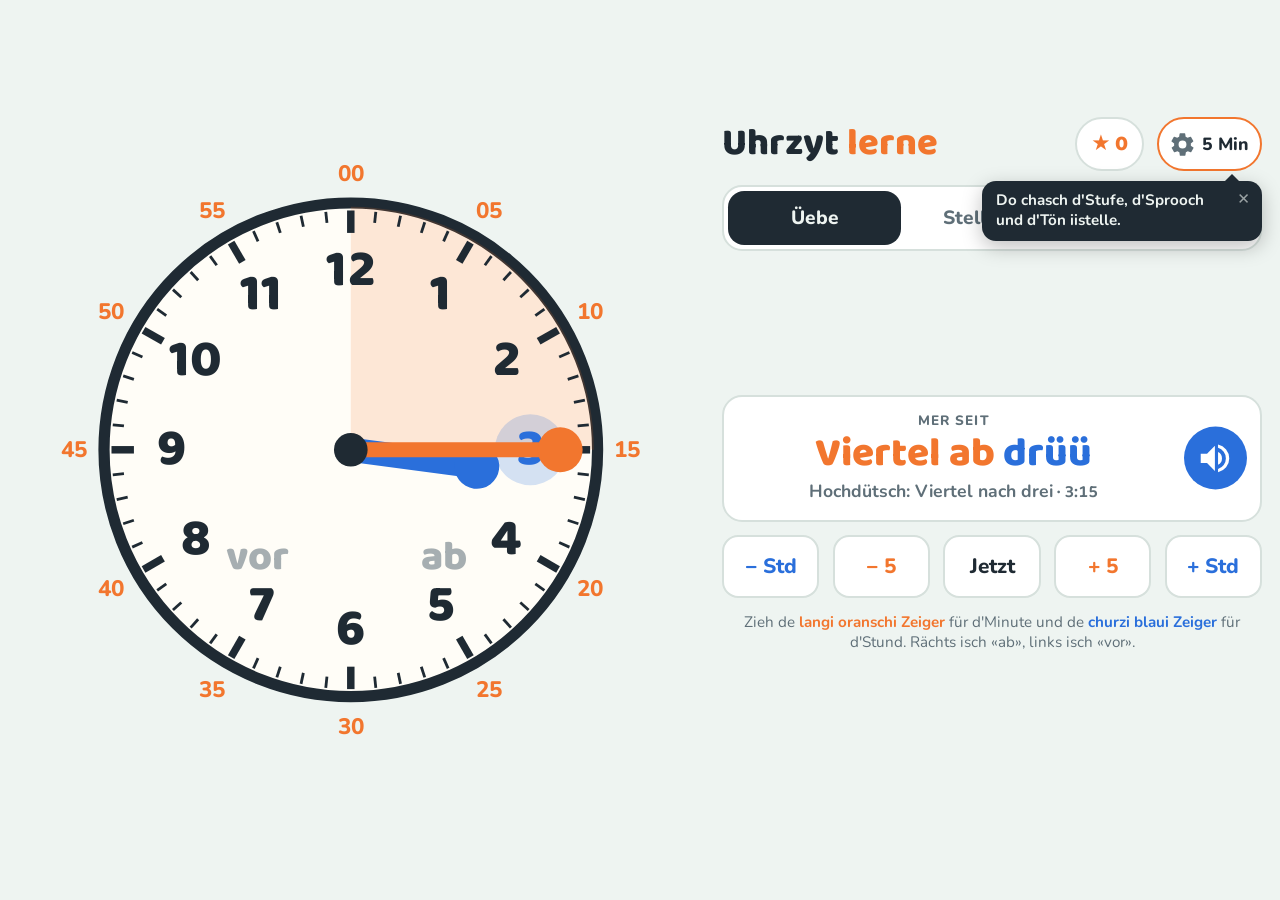
==== index.html @ b06bf06d "Learning help, now button, 24 h tasks, stickers, fresher updates, layout audit - Wrong answers expla" ====
<!doctype html>
<html lang="de-CH">
<head>
<meta charset="utf-8">
<meta name="viewport" content="width=device-width,initial-scale=1,viewport-fit=cover">
<meta name="theme-color" content="#eef4f1" media="(prefers-color-scheme: light)">
<meta name="theme-color" content="#141b20" media="(prefers-color-scheme: dark)">
<meta name="apple-mobile-web-app-capable" content="yes">
<meta name="mobile-web-app-capable" content="yes">
<meta name="apple-mobile-web-app-title" content="Uhrzyt">
<meta name="apple-mobile-web-app-status-bar-style" content="default">
<link rel="manifest" href="manifest.webmanifest">
<link rel="icon" href="icon-192.png" type="image/png">
<link rel="apple-touch-icon" href="apple-touch-icon.png">
<style>:root{color-scheme:light}body{margin:0;font:14px system-ui,sans-serif}img{max-width:100%}html,body{overscroll-behavior:none}</style>
<title>Uhrzyt Lerne</title>
<link rel="preconnect" href="https://fonts.googleapis.com">
<link rel="stylesheet" href="https://fonts.googleapis.com/css2?family=Baloo+2:wght@600;800&family=Nunito:wght@500;700;800&display=swap">
<style>
/* Layout: the app always fills the screen. Two arrangements only:
   stacked (upright and squarish screens) and side by side (wide screens).
   Every size comes from the tokens below, so controls look the same everywhere and scale smoothly. */
:root{
  --bg:#eef4f1; --paper:#ffffff; --ink:#1f2a33; --muted:#5f6f78;
  --hour:#2a6fdb; --minute:#f2762e; --good:#2f9e5b; --bad:#d64545;
  --face:#fffdf7; --rim:#1f2a33; --wedge:rgba(242,118,46,.16); --line:#d6e0dc;
  --display:"Baloo 2","Trebuchet MS",system-ui,sans-serif;
  --body:"Nunito",system-ui,-apple-system,"Segoe UI",sans-serif;
  /* spacing and control sizes */
  --pad:clamp(8px,2vmin,24px);
  --gap:clamp(6px,1.5vmin,14px);
  --tap:clamp(48px,7vmin,64px);     /* action buttons: ±, Prüefe, Nöchschti, answers */
  --tab:clamp(44px,6vmin,56px);     /* mode tabs, ⚙, read aloud */
  --radius:clamp(12px,1.8vmin,18px);
  --vh:100vh;
}
@supports (height:100dvh){:root{--vh:100dvh}}
@media (prefers-color-scheme:dark){:root:not([data-theme="light"]){
  --bg:#141b20; --paper:#1d262d; --ink:#eef2f4; --muted:#9fb0b9;
  --hour:#6aa2ff; --minute:#ff9a5c; --good:#4cc47e; --bad:#ff7070;
  --face:#232e36; --rim:#e6ecef; --wedge:rgba(255,154,92,.2); --line:#33424c; color-scheme:dark}}
:root[data-theme="dark"]{
  --bg:#141b20; --paper:#1d262d; --ink:#eef2f4; --muted:#9fb0b9;
  --hour:#6aa2ff; --minute:#ff9a5c; --good:#4cc47e; --bad:#ff7070;
  --face:#232e36; --rim:#e6ecef; --wedge:rgba(255,154,92,.2); --line:#33424c; color-scheme:dark}

body{background:var(--bg);color:var(--ink);font-family:var(--body);font-size:1rem;-webkit-tap-highlight-color:transparent}
button{touch-action:manipulation;font:inherit}
[hidden]{display:none!important}
button:focus-visible{outline:3px solid var(--hour);outline-offset:2px}

/* ---------- page grid ---------- */
.wrap{box-sizing:border-box;min-height:var(--vh);max-width:720px;margin:0 auto;
  padding:max(var(--pad),env(safe-area-inset-top,0px)) max(var(--pad),env(safe-area-inset-right,0px)) max(var(--pad),env(safe-area-inset-bottom,0px)) max(var(--pad),env(safe-area-inset-left,0px));
  display:grid;grid-template-columns:minmax(0,1fr);grid-template-rows:auto minmax(200px,1fr) auto;
  grid-template-areas:"top" "clock" "panel";gap:var(--gap)}
.main{display:contents}
.top{grid-area:top;container-type:inline-size;display:flex;flex-direction:column;gap:var(--gap)}
.clockbox{grid-area:clock;position:relative;min-width:0}
.clockbox svg{position:absolute;inset:0}
.panel{grid-area:panel;container-type:inline-size;display:flex;flex-direction:column;gap:var(--gap);min-width:0}

/* wide screens: clock on the left, as tall as the screen allows; everything else on the right */
@media (min-aspect-ratio:6/5){
  /* clock as tall as the screen allows, but the right column always keeps at least 320px */
  .wrap{--clock:min(calc(var(--vh) - 2*var(--pad)),52vw,calc(100vw - 2*var(--pad) - 3vw - 320px),720px);max-width:1320px;
    grid-template-columns:var(--clock) minmax(0,1fr);grid-template-rows:auto auto;
    grid-template-areas:"clock top" "clock panel";column-gap:clamp(12px,3vw,48px);align-content:center}
  .clockbox{align-self:center;width:var(--clock);height:var(--clock)}
  .panel{align-self:start}
}

/* ---------- header and mode tabs ---------- */
header{position:relative;display:flex;align-items:center;justify-content:space-between;gap:var(--gap)}
h1{font-family:var(--display);font-weight:800;font-size:clamp(1.3rem,7cqi,2.4rem);margin:0;line-height:1;flex:0 1 auto;min-width:0;text-wrap:balance} /* wraps to two lines when the header is tight */
h1 span{color:var(--minute)}
.hd{display:flex;align-items:center;gap:var(--gap)}
.score{cursor:pointer;display:inline-flex;align-items:center;min-height:var(--tab);box-sizing:border-box;font-family:var(--display);font-weight:800;font-size:clamp(1rem,4.5cqi,1.35rem);color:var(--minute);font-variant-numeric:tabular-nums;background:var(--paper);border:2px solid var(--line);border-radius:999px;padding:2px 14px;line-height:1.6;white-space:nowrap}
/* settings button shows the current level, so people see there is something to change */
.gear{border:2px solid var(--line);background:var(--paper);color:var(--ink);border-radius:999px;min-width:var(--tab);height:var(--tab);
  display:inline-flex;align-items:center;justify-content:center;gap:6px;cursor:pointer;padding:0 12px 0 10px;
  font-weight:800;font-size:clamp(.85rem,3.8cqi,1.1rem);white-space:nowrap}
.gear svg{width:calc(var(--tab) * .5);height:calc(var(--tab) * .5);fill:var(--muted);flex:none}
.gear.new{border-color:var(--minute)}
@media (prefers-reduced-motion:no-preference){.gear.new{animation:nudge 2.4s ease-in-out 1s infinite}}
@keyframes nudge{0%,70%,100%{box-shadow:0 0 0 0 rgba(242,118,46,0)}80%{box-shadow:0 0 0 6px rgba(242,118,46,.35)}}
.tip{position:absolute;right:0;top:calc(100% + 10px);z-index:10;max-width:min(280px,90cqi);background:var(--ink);color:var(--bg);
  border:0;border-radius:14px;padding:10px 36px 10px 14px;font-weight:700;font-size:.95rem;line-height:1.3;text-align:left;cursor:pointer;
  box-shadow:0 6px 20px rgba(0,0,0,.25)}
.tip::before{content:"";position:absolute;right:22px;top:-7px;border:8px solid transparent;border-top:0;border-bottom-color:var(--ink)}
.tip::after{content:"✕";position:absolute;right:12px;top:9px;opacity:.6}
.tabs{display:grid;grid-template-columns:repeat(3,1fr);gap:4px;background:var(--paper);padding:4px;border-radius:calc(var(--radius) + 4px);border:2px solid var(--line)}
.tabs button{font-weight:800;font-size:clamp(.85rem,4.4cqi,1.2rem);white-space:nowrap;border:0;border-radius:var(--radius);padding:0 4px;min-height:var(--tab);background:transparent;color:var(--muted);cursor:pointer}
.tabs button[aria-pressed="true"]{background:var(--ink);color:var(--bg)}

/* ---------- clock face ---------- */
svg{width:100%;height:100%;display:block;touch-action:none;user-select:none}
.face{fill:var(--face);stroke:var(--rim);stroke-width:6}
.tick{stroke:var(--rim)}
.num{font-family:var(--display);font-weight:800;font-size:28px;fill:var(--ink);text-anchor:middle;dominant-baseline:central}
.mnum{font-family:var(--body);font-weight:800;font-size:12px;fill:var(--minute);text-anchor:middle;dominant-baseline:central}
.side{font-family:var(--display);font-weight:800;font-size:22px;fill:var(--muted);text-anchor:middle;opacity:.55}
.hand-h{stroke:var(--hour);stroke-width:13;stroke-linecap:round}
.hand-m{stroke:var(--minute);stroke-width:8;stroke-linecap:round}
.knob{fill:var(--rim)}
.grip-h{fill:var(--hour)} .grip-m{fill:var(--minute)}
.hit{stroke:transparent;stroke-linecap:round}
#gh.active .hand-h{stroke-width:17} #gm.active .hand-m{stroke-width:12}
.wedge{fill:var(--wedge)}
/* the hour number the phrase talks about */
.glow{fill:var(--hour);opacity:0;transition:opacity .3s}
.glow.on{opacity:.2}
.num.lit{fill:var(--hour)}
/* the hand that is off after a miss */
#gh.nudge .hand-h{stroke-width:19} #gm.nudge .hand-m{stroke-width:14}
@media (prefers-reduced-motion:no-preference){
  #gh.nudge .hand-h{animation:nudgeH .55s ease-in-out 3} #gm.nudge .hand-m{animation:nudgeM .55s ease-in-out 3}
}
@keyframes nudgeH{0%,100%{stroke-width:13}50%{stroke-width:23}}
@keyframes nudgeM{0%,100%{stroke-width:8}50%{stroke-width:16}}

/* ---------- phrase box: same design everywhere; round read-aloud button on the right ---------- */
.say{position:relative;background:var(--paper);border:2px solid var(--line);border-radius:calc(var(--radius) + 4px);
  padding:var(--gap) calc(var(--tap) + 2*var(--gap)) var(--gap) var(--gap);min-height:calc(var(--tap) + 2*var(--gap));box-sizing:border-box;
  text-align:center;display:flex;flex-direction:column;justify-content:center;gap:2px}
.say .label{font-size:clamp(.7rem,2.6cqi,.85rem);font-weight:800;letter-spacing:.08em;text-transform:uppercase;color:var(--muted)}
.say.ask .label{font-family:var(--display);font-size:clamp(1.2rem,6cqi,2rem);letter-spacing:0;text-transform:none;color:var(--ink)}
.say.ask .ch{display:none}
/* a miss: the label above the phrase says what is off */
.say.warn .label{font-family:var(--display);font-size:clamp(.95rem,4cqi,1.3rem);letter-spacing:0;text-transform:none;color:var(--bad);line-height:1.1}
@media (max-height:500px){.say.warn .label{font-size:.95rem}}
.say.warn.shake .label{animation:shake .4s}
.say .ch{font-family:var(--display);font-weight:800;font-size:clamp(1.4rem,7.5cqi,2.6rem);line-height:1.1;text-wrap:balance}
.say .ch .m{color:var(--minute)} .say .ch .h{color:var(--hour)}
.say .sub{font-size:clamp(.85rem,3.6cqi,1.1rem)}
.say .de{color:var(--muted);font-weight:700}
.say .dig{font-family:var(--display);font-weight:600;color:var(--muted);font-variant-numeric:tabular-nums}
.say .dig:not(:empty)::before{content:" · "}
.speak{position:absolute;right:var(--gap);top:50%;transform:translateY(-50%)}
.speak .play{border:0;border-radius:999px;width:var(--tap);height:var(--tap);padding:0;background:var(--hour);color:#fff;cursor:pointer;display:grid;place-items:center;font-size:0}
.speak .play svg{width:60%;height:60%;fill:currentColor}

/* ---------- buttons, answers, answer row ---------- */
.btn{font-weight:800;font-size:clamp(1rem,4.2cqi,1.3rem);line-height:1.15;border:2px solid var(--line);border-radius:var(--radius);padding:4px 8px;min-height:var(--tap);min-width:0;cursor:pointer;background:var(--paper);color:var(--ink)}
.btn.primary{background:var(--minute);border-color:var(--minute);color:#1f1205}
.btn.h{color:var(--hour)} .btn.m{color:var(--minute)}
.row{display:flex;gap:var(--gap)}
.row .btn{flex:1}
#controls{display:grid;grid-auto-flow:column;grid-auto-columns:minmax(0,1fr);gap:var(--gap)}
#controls .btn{padding:4px 2px}
.btn.soft{background:transparent;border-color:var(--hour);color:var(--hour)}
.opts{display:grid;grid-template-columns:repeat(3,minmax(0,1fr));gap:var(--gap)}
.opts .btn{font-family:var(--display);font-size:clamp(.95rem,4cqi,1.3rem);padding:4px 6px;text-wrap:balance;min-height:max(var(--tap),calc(2.3em + 12px))} /* room for two lines, so the row never jumps */
@container (max-width:360px){.opts .btn{font-size:.88rem;padding:2px 4px}}
.opts .btn.right{background:var(--good);border-color:var(--good);color:#06210f}
.opts .btn.wrong{border-color:var(--bad);color:var(--bad)}
.dock{display:flex;align-items:center;gap:var(--gap)}
.dock .feedback{flex:1 1 0;min-width:0}
.dock .row{flex:1.3 1 0;min-width:0}
.feedback{text-align:center;font-family:var(--display);font-weight:800;font-size:clamp(1.05rem,4.6cqi,1.5rem);line-height:1.1}
.feedback:empty{display:none}
.feedback.ok{color:var(--good)} .feedback.no{color:var(--bad)}
.hint{font-size:clamp(.8rem,3.2cqi,.95rem);color:var(--muted);text-align:center;margin:0;max-width:60ch;margin-inline:auto}
.hint b.h{color:var(--hour)} .hint b.m{color:var(--minute)}
body:not([data-mode="lern"]) .hint{display:none}
@media (max-height:440px){.hint{display:none}}

/* ---------- settings dialog ---------- */
dialog#settings{border:0;padding:0;background:transparent;color:var(--ink);width:min(440px,calc(100vw - 32px));max-height:calc(var(--vh) - 24px);overflow:auto}
dialog#settings::backdrop{background:rgba(10,15,20,.55)}
.sheet{background:var(--paper);border:2px solid var(--line);border-radius:20px;padding:18px;display:flex;flex-direction:column;gap:16px;font-family:var(--body)}
.sheet h2{font-family:var(--display);font-weight:800;margin:0;font-size:1.6rem;line-height:1}
.set-row{display:flex;flex-direction:column;gap:8px}
.set-inline{flex-direction:row;align-items:center;justify-content:space-between;gap:12px}
.set-label{font-size:.75rem;font-weight:800;letter-spacing:.08em;text-transform:uppercase;color:var(--muted)}
.levels{display:grid;grid-template-columns:1fr;gap:6px}
.levels button,.langs button{font-weight:800;border:2px solid var(--line);border-radius:12px;min-height:50px;font-size:1.05rem;display:flex;justify-content:space-between;align-items:center;padding:8px 14px;text-align:left;background:transparent;color:var(--muted);cursor:pointer}
.levels button[aria-pressed="true"],.langs button[aria-pressed="true"]{border-color:var(--minute);color:var(--ink)}
.langs{display:grid;grid-template-columns:1fr 1fr;gap:6px}
.langs button{justify-content:center;text-align:center;padding:8px}
.sheet-head{display:flex;align-items:center;justify-content:space-between;gap:12px}
.sheet-head .btn{flex:none;padding:4px 20px}
.levels small{font-weight:700;color:var(--muted);font-size:.85rem}
.toggle{font-weight:800;border:2px solid var(--line);background:transparent;color:var(--muted);border-radius:999px;min-height:44px;padding:6px 16px;display:inline-flex;align-items:center;gap:8px;cursor:pointer}
.toggle svg{width:22px;height:22px;fill:currentColor}
.toggle[aria-pressed="true"]{border-color:var(--good);color:var(--good)}
.toggles{display:grid;grid-template-columns:1fr 1fr;gap:6px}
.toggles .toggle{justify-content:center;border-radius:12px;padding:6px 8px}
.toggle .st{font-weight:700;opacity:.85}
.toggle .st::before{content:"· "}
/* sticker collection */
.alb-top{display:flex;align-items:baseline;justify-content:space-between;gap:12px;flex-wrap:wrap}
.alb-stars{font-family:var(--display);font-weight:800;font-size:2rem;color:var(--minute);line-height:1}
.alb-streak{font-weight:800;color:var(--muted)}
.badges{display:grid;grid-template-columns:repeat(auto-fit,minmax(60px,1fr));gap:8px}
.badge{display:flex;flex-direction:column;align-items:center;gap:2px;padding:8px 4px;border:2px solid var(--line);border-radius:14px}
.badge .em{font-size:2rem;line-height:1.1;filter:grayscale(1);opacity:.3}
.badge .bn{font-size:.8rem;font-weight:800;color:var(--muted)}
.badge.got{border-color:var(--minute)} .badge.got .em{filter:none;opacity:1}
.badge.fresh{animation:pop .8s cubic-bezier(.3,1.6,.5,1) 2}
.alb-next{margin:0;color:var(--muted);font-weight:700;text-align:center}
dialog#album{border:0;padding:0;background:transparent;color:var(--ink);width:min(440px,calc(100vw - 32px));max-height:calc(var(--vh) - 24px);overflow:auto}
dialog#album::backdrop{background:rgba(10,15,20,.55)}
.sheet .btn{min-height:48px}
/* short screens (phone sideways): levels side by side so the whole sheet fits */
@media (max-height:500px){
  .sheet{padding:12px 14px;gap:10px} .sheet h2{font-size:1.3rem}
  .set-row{display:grid;grid-template-columns:5.2em minmax(0,1fr);align-items:center;gap:8px}
  .levels{grid-template-columns:repeat(3,1fr)} .levels small{display:none}
  .levels button,.langs button{min-height:44px;justify-content:center;text-align:center;padding:4px 6px;font-size:.95rem}
}

/* ---------- motion ---------- */
.score.pop{animation:pop .6s cubic-bezier(.3,1.6,.5,1)}
@keyframes pop{0%{transform:scale(1)}35%{transform:scale(1.35) rotate(-6deg)}100%{transform:scale(1)}}
.fb-star{display:inline-block}
.feedback.ok .fb-star{animation:spin .8s cubic-bezier(.3,1.4,.5,1)}
@keyframes spin{0%{transform:scale(0) rotate(-180deg)}70%{transform:scale(1.4) rotate(15deg)}100%{transform:scale(1) rotate(0)}}
.feedback.no{animation:shake .4s}
@keyframes shake{20%,60%{transform:translateX(-6px)}40%,80%{transform:translateX(6px)}}
.burst{position:fixed;z-index:20;pointer-events:none;font-size:34px;line-height:1;color:#ffc531;text-shadow:0 0 10px rgba(255,197,49,.7),0 1px 0 rgba(0,0,0,.3);left:0;top:0;will-change:transform,opacity}
@media (prefers-reduced-motion:reduce){.score.pop,.feedback.ok .fb-star,.feedback.no{animation:none}.burst{display:none}}
@media (prefers-reduced-motion:no-preference){.hands g{transition:transform .25s ease}.hands.dragging g{transition:none}}
</style>

</head>
<body>
<div class="wrap">
  <div class="top">
  <header>
    <h1>Uhrzyt <span>lerne</span></h1>
    <div class="hd">
      <button class="score" id="score" aria-live="polite">★ 0</button>
      <button class="gear" id="gear" aria-haspopup="dialog"><svg viewBox="0 0 24 24" aria-hidden="true"><path d="M19.4 13a7.6 7.6 0 0 0 0-2l2.1-1.6a.5.5 0 0 0 .1-.6l-2-3.5a.5.5 0 0 0-.6-.2l-2.5 1a7.3 7.3 0 0 0-1.7-1l-.4-2.6a.5.5 0 0 0-.5-.5h-4a.5.5 0 0 0-.5.4l-.4 2.7a7.3 7.3 0 0 0-1.7 1l-2.5-1a.5.5 0 0 0-.6.2l-2 3.5a.5.5 0 0 0 .1.6L4.6 11a7.6 7.6 0 0 0 0 2l-2.1 1.6a.5.5 0 0 0-.1.6l2 3.5c.1.2.4.3.6.2l2.5-1c.5.4 1.1.7 1.7 1l.4 2.6c0 .3.2.5.5.5h4c.3 0 .5-.2.5-.4l.4-2.7c.6-.3 1.2-.6 1.7-1l2.5 1c.2.1.5 0 .6-.2l2-3.5a.5.5 0 0 0-.1-.6L19.4 13zM12 15.5a3.5 3.5 0 1 1 0-7 3.5 3.5 0 0 1 0 7z"/></svg><span id="lvlChip">5 Min</span></button>
    </div>
    <button class="tip" id="tip" hidden>Do chasch d'Stufe und d'Tön iistelle.</button>
  </header>

  <nav class="tabs" role="group" aria-label="Modus">
    <button id="t-lern" data-mode="lern" aria-pressed="true">Üebe</button>
    <button id="t-stell" data-mode="stell" aria-pressed="false">Stell d'Uhr</button>
    <button id="t-luege" data-mode="luege" aria-pressed="false">Wie spoot?</button>
  </nav>
  </div>

  <main class="main">
  <div class="clockbox">
    <svg id="clock" viewBox="-28 -28 356 356" aria-label="Uhr">
      <circle class="face" cx="150" cy="150" r="132"/>
      <path id="wedge" class="wedge" d=""/>
      <text class="side" id="sideA" x="200" y="214">ab</text>
      <text class="side" id="sideB" x="100" y="214">vor</text>
      <g id="ticks"></g>
      <g id="nums"></g>
      <g class="hands" id="hands">
        <g id="gh"><line class="hit" x1="150" y1="150" x2="150" y2="82" stroke-width="44"/><line class="hand-h" x1="150" y1="150" x2="150" y2="82"/><circle class="grip-h" cx="150" cy="82" r="12"/></g>
        <g id="gm"><line class="hit" x1="150" y1="150" x2="150" y2="38" stroke-width="44"/><line class="hand-m" x1="150" y1="150" x2="150" y2="38"/><circle class="grip-m" cx="150" cy="38" r="12"/></g>
      </g>
      <circle class="knob" cx="150" cy="150" r="9"/>
    </svg>
  </div>

  <div class="panel">
  <section class="say" id="say" aria-live="polite">
    <span class="label" id="sayLabel">Mer seit</span>
    <span class="ch" id="ch"></span>
    <span class="sub"><span class="de" id="de"></span><span class="dig" id="dig"></span></span>
    <div class="speak" id="speak">
      <button class="play" id="play"><svg viewBox="0 0 24 24" aria-hidden="true"><path d="M3 9v6h4l5 5V4L7 9H3zm13.5 3a4.5 4.5 0 0 0-2.5-4v8a4.5 4.5 0 0 0 2.5-4zM14 3.2v2.1a7 7 0 0 1 0 13.4v2.1a9 9 0 0 0 0-17.6z"/></svg></button>
    </div>
  </section>

  <div id="controls" class="row">
    <button class="btn h" id="hm" aria-label="Eis Stund zrugg">− Std</button>
    <button class="btn m" id="mm" aria-label="Füüf Minute zrugg">− 5</button>
    <button class="btn" id="now">Jetzt</button>
    <button class="btn m" id="mp" aria-label="Füüf Minute vorwärts">+ 5</button>
    <button class="btn h" id="hp" aria-label="Eis Stund vorwärts">+ Std</button>
  </div>
  <div id="opts" class="opts" hidden></div>
  <div class="dock" id="dock" hidden>
    <div class="feedback" id="fb"></div>
    <div class="row" id="showRow" hidden><button class="btn soft" id="show">Zeig mer's</button></div>
    <div id="check" class="row" hidden>
      <button class="btn primary" id="go">Prüefe</button>
    </div>
    <div class="row" id="nextRow" hidden><button class="btn primary" id="next">Nöchschti Uufgab</button></div>
  </div>

  <p class="hint" id="hint">Zieh de <b class="m">langi oranschi Zeiger</b> für d'Minute und de <b class="h">churzi blaui Zeiger</b> für d'Stund. Rächts isch «ab», links isch «vor».</p>
  </div>
  </main>
</div>

<dialog id="settings" aria-labelledby="setTitle">
  <form method="dialog" class="sheet">
    <div class="sheet-head">
      <h2 id="setTitle">Iistellige</h2>
      <button class="btn primary" value="close" id="done">Fertig</button>
    </div>
    <div class="set-row">
      <span class="set-label" id="langLabel">Sprooch</span>
      <div class="langs" role="group" aria-labelledby="langLabel">
        <button type="button" data-lang="ch" aria-pressed="true">Schwiizerdütsch</button>
        <button type="button" data-lang="de" aria-pressed="false">Hochdeutsch</button>
      </div>
    </div>
    <div class="set-row">
      <span class="set-label" id="lvLabel">Stufe</span>
      <div class="levels" role="group" aria-labelledby="lvLabel">
        <button type="button" id="l1" data-lvl="1" aria-pressed="false">Ganzi &amp; Halbi <small>3:00 · 3:30</small></button>
        <button type="button" id="l2" data-lvl="2" aria-pressed="false">+ Viertel <small>3:15 · 3:45</small></button>
        <button type="button" id="l3" data-lvl="3" aria-pressed="true">Alli 5 Minute <small>3:05 · 3:10 …</small></button>
      </div>
    </div>
    <div class="set-row">
      <span class="set-label" id="extraLabel">Extras</span>
      <div class="toggles">
        <button type="button" class="toggle" id="mute" aria-pressed="true"><svg viewBox="0 0 24 24" aria-hidden="true"><path id="muteIcon" d=""/></svg><span id="soundLabel">Tön</span><span class="st" id="muteText">Ii</span></button>
        <button type="button" class="toggle" id="digi" aria-pressed="false"><svg viewBox="0 0 24 24" aria-hidden="true"><path d="M12 2a10 10 0 1 0 0 20 10 10 0 0 0 0-20zm0 18a8 8 0 1 1 0-16 8 8 0 0 1 0 16zm.6-13H11v6.2l5.1 3.1.8-1.3-4.3-2.6V7z"/></svg><span id="digiLabel">24 h</span><span class="st" id="digiText">Us</span></button>
      </div>
    </div>
  </form>
</dialog>

<dialog id="album" aria-labelledby="albTitle">
  <form method="dialog" class="sheet">
    <div class="sheet-head">
      <h2 id="albTitle">Dini Stärn</h2>
      <button class="btn primary" value="close" id="albDone">Fertig</button>
    </div>
    <div class="alb-top"><span class="alb-stars" id="albStars">★ 0</span><span class="alb-streak" id="albStreak"></span></div>
    <div class="badges" id="badges"></div>
    <p class="alb-next" id="albNext"></p>
  </form>
</dialog>

<script>
(()=>{
const $=id=>document.getElementById(id);
/* every visible text, in Swiss German and in Standard German */
const TXT={
  ch:{doc:"Uhrzyt Lerne",title:"Uhrzyt <span>lerne</span>",mode:"Modus",lern:"Üebe",stell:"Stell d'Uhr",luege:"Wie spoot?",
    say:"Mer seit",setTo:"Stell d'Uhr uf",ask:"Wie spoot isch es?",right:"Richtig",check:"Prüefe",next:"Nöchschti Uufgab",
    miss:"Fasch! Probier nomal.",wins:["Super!","Bravo!","Genau so!","Toll gmacht!"],sub:"Hochdütsch: ",
    hint:'Zieh de <b class="m">langi oranschi Zeiger</b> für d\'Minute und de <b class="h">churzi blaui Zeiger</b> für d\'Stund. Rächts isch «ab», links isch «vor».',
    after:"ab",before:"vor",clock:"Uhr",play:"Hochdütsch vorläse",hr:"Std",hrBack:"Eis Stund zrugg",hrFwd:"Eis Stund vorwärts",
    minBack:n=>n+" Minute zrugg",minFwd:n=>n+" Minute vorwärts",
    settings:"Iistellige",level:"Stufe",lang:"Sprooch",sound:"Tön",on:"Ii",off:"Us",done:"Fertig",
    lvlLong:{1:"Ganzi & Halbi",2:"+ Viertel",3:"Alli 5 Minute"},lvlShort:{1:"Halbi",2:"Viertel",3:"5 Min"},
    tipFirst:"Do chasch d'Stufe, d'Sprooch und d'Tön iistelle.",tipHard:"Z'schwär? Do chasch e liechteri Stufe wähle.",
    now:"Jetzt",nowLabel:"Uhr uf jetzt stelle",show:"Zeig mer's",shown:"So gaht's",
    hourWrong:"D'Minute stimmt, d'Stund nöd.",minWrong:"D'Stund stimmt, d'Minute nöd.",bothWrong:"Lueg nomal beidi Zeiger aa.",
    notYet:n=>`Es isch no nöd ${n}!`,almost:n=>`De churz Zeiger isch scho fasch bi de ${n}.`,
    extras:"Extras",soundLong:"Tön bi richtig & falsch",digiLong:"Digitali Ziit mit 24 Stund",
    parts:{night:"znacht",morning:"am Morge",forenoon:"am Vormittag",noon:"am Mittag",afternoon:"am Namittag",evening:"am Abig"},
    album:"Dini Stärn",newBadge:n=>`🎉 ${n} Stärn!`,streak:n=>`🔥 ${n} ${n===1?"Tag":"Täg"} hinterenand`,
    nextBadge:n=>`No ${n} Stärn bis zum nöchschte Sticker`,allBadges:"Alli Sticker gsammlet!"},
  de:{doc:"Uhrzeit lernen",title:"Uhrzeit <span>lernen</span>",mode:"Modus",lern:"Üben",stell:"Uhr stellen",luege:"Wie spät?",
    say:"Man sagt",setTo:"Stell die Uhr auf",ask:"Wie spät ist es?",right:"Richtig",check:"Prüfen",next:"Nächste Aufgabe",
    miss:"Fast! Versuch es nochmal.",wins:["Super!","Bravo!","Genau so!","Toll gemacht!"],sub:"",
    hint:'Zieh den <b class="m">langen orangen Zeiger</b> für die Minuten und den <b class="h">kurzen blauen Zeiger</b> für die Stunden. Rechts ist „nach“, links ist „vor“.',
    after:"nach",before:"vor",clock:"Uhr",play:"Vorlesen",hr:"Std",hrBack:"Eine Stunde zurück",hrFwd:"Eine Stunde vorwärts",
    minBack:n=>n+" Minuten zurück",minFwd:n=>n+" Minuten vorwärts",
    settings:"Einstellungen",level:"Stufe",lang:"Sprache",sound:"Töne",on:"An",off:"Aus",done:"Fertig",
    lvlLong:{1:"Ganze & Halbe",2:"+ Viertel",3:"Alle 5 Minuten"},lvlShort:{1:"Halbe",2:"Viertel",3:"5 Min"},
    tipFirst:"Hier kannst du Stufe, Sprache und Töne einstellen.",tipHard:"Zu schwer? Hier kannst du eine leichtere Stufe wählen.",
    now:"Jetzt",nowLabel:"Uhr auf jetzt stellen",show:"Zeig es mir",shown:"So geht's",
    hourWrong:"Minuten richtig, Stunde nicht.",minWrong:"Stunde richtig, Minuten nicht.",bothWrong:"Schau dir beide Zeiger an.",
    notYet:n=>`Es ist noch nicht ${n}!`,almost:n=>`Der kurze Zeiger ist schon fast bei der ${n}.`,
    extras:"Extras",soundLong:"Töne bei richtig & falsch",digiLong:"Digitale Zeit mit 24 Stunden",
    parts:{night:"in der Nacht",morning:"am Morgen",forenoon:"am Vormittag",noon:"am Mittag",afternoon:"am Nachmittag",evening:"am Abend"},
    album:"Deine Sterne",newBadge:n=>`🎉 ${n} Sterne!`,streak:n=>`🔥 ${n} ${n===1?"Tag":"Tage"} am Stück`,
    nextBadge:n=>`Noch ${n} Sterne bis zum nächsten Sticker`,allBadges:"Alle Sticker gesammelt!"}
};
let lang="ch"; try{ if(localStorage.getItem("uhr-lang")==="de") lang="de"; }catch(e){}
const T=()=>TXT[lang];
const CH=["zwölfi","eis","zwei","drüü","vieri","füfi","sächsi","sibni","achti","nüüni","zäni","elfi","zwölfi"];
const DE=["zwölf","eins","zwei","drei","vier","fünf","sechs","sieben","acht","neun","zehn","elf","zwölf"];

function phrase(h,m){
  const H=h%12||12, N=H%12+1;
  const hc=`<span class="h">${CH[H]}</span>`, nc=`<span class="h">${CH[N]}</span>`;
  const hd=`<span class="h">${H===1&&m===0?"ein":DE[H]}</span>`, nd=`<span class="h">${DE[N]}</span>`;
  const M=t=>`<span class="m">${t}</span>`;
  const map={
    0:[`Es isch ${hc}`, `Es ist ${hd} Uhr`],
    5:[`${M("füüf ab")} ${hc}`, `${M("fünf nach")} ${hd}`],
    10:[`${M("zäh ab")} ${hc}`, `${M("zehn nach")} ${hd}`],
    15:[`${M("Viertel ab")} ${hc}`, `${M("Viertel nach")} ${hd}`],
    20:[`${M("zwänzg ab")} ${hc}`, `${M("zwanzig nach")} ${hd}`],
    25:[`${M("füüf vor halbi")} ${nc}`, `${M("fünf vor halb")} ${nd}`],
    30:[`${M("halbi")} ${nc}`, `${M("halb")} ${nd}`],
    35:[`${M("füüf ab halbi")} ${nc}`, `${M("fünf nach halb")} ${nd}`],
    40:[`${M("zwänzg vor")} ${nc}`, `${M("zwanzig vor")} ${nd}`],
    45:[`${M("Viertel vor")} ${nc}`, `${M("Viertel vor")} ${nd}`],
    50:[`${M("zäh vor")} ${nc}`, `${M("zehn vor")} ${nd}`],
    55:[`${M("füüf vor")} ${nc}`, `${M("fünf vor")} ${nd}`]
  };
  const txt=x=>x.replace(/<[^>]+>/g,"");
  return {ch:map[m][0], de:map[m][1], chText:txt(map[m][0]), deText:txt(map[m][1])};
}
/* what the app shows for a phrase in the chosen language */
const main=p=>lang==="de"?p.de:p.ch;
const plain=p=>lang==="de"?p.deText:p.chText;
const sub=p=>lang==="de"?"":T().sub+p.deText;
/* text to speech: Hochdeutsch only, and only from a real tap on the play button */
let cur=null, lastDragEnd=0;
try{localStorage.removeItem("uhr-voice")}catch(e){}
const tts="speechSynthesis" in window;
const hush=()=>{if(tts)speechSynthesis.cancel()};
function pickVoice(){
  const vs=tts?speechSynthesis.getVoices():[];
  const pref=lang==="de"?/de[-_]DE/i:/de[-_]CH/i;
  return vs.find(v=>pref.test(v.lang))||vs.find(v=>/^de/i.test(v.lang))||null;
}
function speak(e){
  if(!tts||!cur||!e||!e.isTrusted) return;
  if(Date.now()-lastDragEnd<600) return; // a drag that ends on the button is not a tap
  const txt=cur.deText;
  speechSynthesis.cancel();
  const u=new SpeechSynthesisUtterance(txt); const v=pickVoice();
  if(v){u.voice=v;u.lang=v.lang}else u.lang=lang==="de"?"de-DE":"de-CH";
  u.rate=.85; speechSynthesis.speak(u);
}
/* feedback sounds, synthesized; they only follow an answer the child just tapped */
let actx=null, soundOn=true;
try{soundOn=localStorage.getItem("uhr-sound")!=="off"}catch(e){}
const ICON_ON="M3 9v6h4l5 5V4L7 9H3zm13.5 3a4.5 4.5 0 0 0-2.5-4v8a4.5 4.5 0 0 0 2.5-4zM14 3.2v2.1a7 7 0 0 1 0 13.4v2.1a9 9 0 0 0 0-17.6z";
const ICON_OFF="M3 9v6h4l5 5V4L7 9H3zm13.6 3 2.7-2.7-1.4-1.4-2.7 2.7-2.7-2.7-1.4 1.4 2.7 2.7-2.7 2.7 1.4 1.4 2.7-2.7 2.7 2.7 1.4-1.4z";
function tone(f0,f1,t,dur,type,vol){
  const o=actx.createOscillator(), g=actx.createGain();
  o.type=type; o.frequency.setValueAtTime(f0,t); if(f1!==f0) o.frequency.exponentialRampToValueAtTime(f1,t+dur);
  g.gain.setValueAtTime(0.0001,t); g.gain.exponentialRampToValueAtTime(vol,t+.015); g.gain.exponentialRampToValueAtTime(0.0001,t+dur);
  o.connect(g).connect(actx.destination); o.start(t); o.stop(t+dur+.02);
}
function sfx(ok){
  if(!soundOn) return;
  try{
    actx=actx||new (window.AudioContext||window.webkitAudioContext)();
    if(actx.state==="suspended") actx.resume();
    const t=actx.currentTime+.02;
    if(ok){ [523.25,659.25,783.99,1046.5].forEach((f,i)=>tone(f,f,t+i*.09,.32,"triangle",.22)); tone(2093,2093,t+.36,.4,"sine",.06); }
    else { tone(311,233,t,.22,"triangle",.22); tone(233,175,t+.2,.3,"triangle",.2); }
  }catch(e){}
}
function setSound(on){
  soundOn=on; $("muteIcon").setAttribute("d",on?ICON_ON:ICON_OFF);
  $("mute").setAttribute("aria-pressed",on); $("muteText").textContent=on?T().on:T().off;
  try{localStorage.setItem("uhr-sound",on?"on":"off")}catch(e){}
}
const dig=(h,m)=>`${h%12||12}:${String(m).padStart(2,"0")}`;

/* clock face */
const ticks=$("ticks"), nums=$("nums"), NS="http://www.w3.org/2000/svg";
const el=(t,a)=>{const e=document.createElementNS(NS,t);for(const k in a)e.setAttribute(k,a[k]);return e};
for(let i=0;i<60;i++){
  const a=i*6*Math.PI/180, big=i%5===0, r1=big?116:122, r2=128;
  ticks.append(el("line",{class:"tick",x1:150+r1*Math.sin(a),y1:150-r1*Math.cos(a),x2:150+r2*Math.sin(a),y2:150-r2*Math.cos(a),"stroke-width":big?4:1.5}));
}
for(let i=1;i<=12;i++){
  const a=i*30*Math.PI/180;
  const t=el("text",{class:"num",id:"n"+i,x:150+96*Math.sin(a),y:150-96*Math.cos(a)});t.textContent=i;nums.append(t);
  const mt=el("text",{class:"mnum",x:150+148*Math.sin(a),y:150-148*Math.cos(a)});mt.textContent=String(i*5%60).padStart(2,"0");nums.append(mt);
}

/* the hour number the phrase talks about lights up («halbi vieri» points at the 4) */
const glowEl=el("circle",{id:"glow",class:"glow",r:19,cx:150,cy:150});
nums.parentNode.insertBefore(glowEl,nums);
const hourRef=(hh,mm)=>{const H=hh%12||12; return mm>=25?H%12+1:H;};
function glowHour(n){
  document.querySelectorAll(".num.lit").forEach(x=>x.classList.remove("lit"));
  if(!n){ glowEl.classList.remove("on"); return; }
  const a=n*30*Math.PI/180; glowEl.setAttribute("cx",150+96*Math.sin(a)); glowEl.setAttribute("cy",150-96*Math.cos(a));
  glowEl.classList.add("on"); $("n"+n).classList.add("lit");
}

/* state */
let h=3, m=15, day=0, mode="lern", lvl=3, score=0, target=null, locked=false, missTask=0, nudgeT=0;
/* the time as minutes of the day; day is 0 before noon and 720 after (only shown with the 24 h display) */
const tot=()=>(h%12)*60+m+day;
function setTot(t){ t=((t%1440)+1440)%1440; day=t>=720?720:0; h=Math.floor(t%720/60)||12; m=t%60; }
const pad2=n=>String(n).padStart(2,"0");
const dig24=t=>`${pad2(Math.floor(t/60))}:${pad2(t%60)}`;
function dayPart(t){ const H=Math.floor(t/60), p=T().parts; return H<5?p.night:H<9?p.morning:H<12?p.forenoon:H<13?p.noon:H<18?p.afternoon:H<22?p.evening:p.night; }
let digital=false; try{digital=localStorage.getItem("uhr-digi")==="on"}catch(e){}
let hAngle=0, mAngle=0;
try{score=+localStorage.getItem("uhr-score")||0}catch(e){}
/* where the child left off: mode, level and the practice clock */
try{
  const st=JSON.parse(localStorage.getItem("uhr-state")||"{}");
  if(["lern","stell","luege"].includes(st.mode)) mode=st.mode;
  if([1,2,3].includes(st.lvl)) lvl=st.lvl;
  if(st.h>=1&&st.h<=12&&st.m>=0&&st.m<60&&st.m%5===0){h=st.h;m=st.m;day=st.d===720?720:0}
}catch(e){}
let practice={h,m,day};
function saveState(){try{localStorage.setItem("uhr-state",JSON.stringify({mode,lvl,h:practice.h,m:practice.m,d:practice.day}))}catch(e){}}

function wedgePath(min){
  if(min===0) return "";
  const a=min*6*Math.PI/180, r=130, x=150+r*Math.sin(a), y=150-r*Math.cos(a);
  return `M150 150 L150 20 A${r} ${r} 0 ${min>30?1:0} 1 ${x} ${y} Z`;
}
function setAngle(cur,next){ // shortest rotation, keeps animation smooth across 12
  let d=((next-cur)%360+540)%360-180; return cur+d;
}
/* put the hands at any position: mm minutes on the minute hand, hh hours on the hour hand (both may be fractional) */
function pose(mm,hh){
  mAngle=setAngle(mAngle,mm*6);
  hAngle=setAngle(hAngle,hh*30);
  $("gm").style.transform=`rotate(${mAngle}deg)`;
  $("gh").style.transform=`rotate(${hAngle}deg)`;
  $("gm").style.transformOrigin=$("gh").style.transformOrigin="150px 150px";
  $("wedge").setAttribute("d",wedgePath((mm%60+60)%60));
}
function draw(){
  pose(m,(h%12)+m/60);
  if(mode==="lern"){
    if(practice.h!==h||practice.m!==m||practice.day!==day){practice={h,m,day};saveState();}
    const p=phrase(h,m);
    $("ch").innerHTML=main(p); $("de").textContent=sub(p);
    $("dig").textContent=digital?`${dig24(tot())} · ${dayPart(tot())}`:dig(h,m);
    cur=p; $("speak").hidden=!tts; glowHour(hourRef(h,m));
  }
}
function showTarget(){
  $("say").classList.remove("warn");
  if(mode==="stell"){
    const p=phrase(target.h,target.m);
    $("sayLabel").textContent=T().setTo; $("dig").textContent="";
    if(target.t24!=null){ // digital task: «15:45 · am Namittag»
      $("ch").textContent=dig24(target.t24); $("de").textContent=dayPart(target.t24); cur={deText:dig24(target.t24)+" Uhr"};
    } else { $("ch").innerHTML=main(p); $("de").textContent=""; cur=p; }
    $("speak").hidden=!tts;
  } else if(mode==="luege"){
    cur=null; $("speak").hidden=true;
    $("sayLabel").textContent=T().ask;
    $("ch").innerHTML="?"; $("de").textContent=""; $("dig").textContent=""; $("say").classList.add("ask");
  }
}
function randTime(){
  const pool={1:[0,30],2:[0,15,30,45],3:[0,5,10,15,20,25,30,35,40,45,50,55]}[lvl], mm=pool[Math.floor(Math.random()*pool.length)];
  if(digital&&mode==="stell"){ const H=6+Math.floor(Math.random()*17); return {h:H%12||12, m:mm, t24:H*60+mm}; } // 06:00 – 22:55
  return {h:1+Math.floor(Math.random()*12), m:mm};
}
const digT=t=>t.t24!=null?`${dig24(t.t24)} · ${dayPart(t.t24)}`:dig(t.h,t.m);
function starBurst(){
  if(matchMedia("(prefers-reduced-motion:reduce)").matches) return;
  const from=$("fb").getBoundingClientRect(), to=$("score").getBoundingClientRect();
  const x0=from.left+from.width/2, y0=from.top+from.height/2, x1=to.left+to.width/2-14, y1=to.top+to.height/2-16;
  const N=10;
  for(let i=0;i<N;i++){
    const s=document.createElement("span"); s.className="burst"; s.textContent="★"; document.body.append(s);
    const a=Math.PI*2*i/N+Math.random()*.4, r=80+Math.random()*70, mx=x0+Math.cos(a)*r, my=y0+Math.sin(a)*r*.8;
    const fly=i>=N-3, last=i===N-1; // the last three fly up into the score
    s.animate([
      {transform:`translate(${x0-14}px,${y0-16}px) scale(.2) rotate(0deg)`,opacity:0},
      {transform:`translate(${mx-14}px,${my-16}px) scale(1.2) rotate(${120+i*20}deg)`,opacity:1,offset:.35},
      fly?{transform:`translate(${x1}px,${y1}px) scale(.6) rotate(360deg)`,opacity:1}
         :{transform:`translate(${mx-14}px,${my+50}px) scale(.5) rotate(${240+i*20}deg)`,opacity:0}
    ],{duration:fly?900+(i-N+3)*90:900+i*30,easing:"cubic-bezier(.2,.7,.3,1)",fill:"forwards"}).onfinish=()=>{
      s.remove(); if(last){ $("score").classList.remove("pop"); void $("score").offsetWidth; $("score").classList.add("pop"); }
    };
  }
}
function setScore(d){score=Math.max(0,score+d);$("score").textContent="★ "+score;try{localStorage.setItem("uhr-score",score)}catch(e){}}

function syncDock(){
  $("dock").hidden=mode==="lern"||($("check").hidden&&$("nextRow").hidden&&$("showRow").hidden&&!$("fb").textContent);
}
function newTask(){
  hush(); locked=false; missTask=0; $("fb").textContent=""; $("fb").className="feedback";
  $("nextRow").hidden=true; $("showRow").hidden=true; $("check").hidden=mode!=="stell";
  $("say").classList.remove("warn"); glowHour(null);
  target=randTime();
  if(mode==="stell"){ h=12; m=0; draw(); showTarget(); }
  if(mode==="luege"){
    h=target.h; m=target.m; draw(); showTarget();
    const set=new Map([[`${target.h}:${target.m}`,target]]), H=target.h%12||12;
    while(set.size<3){
      // tricky distractors: for «halbi …» the hour the hand just passed (the classic trap), else the next hour; or mirrored ab/vor
      const r=Math.random(), t= r<.4?{h:target.m>=25?(H+10)%12+1:H%12+1,m:target.m}: r<.7?{h:target.h,m:(60-target.m)%60}:randTime();
      set.set(`${t.h}:${t.m}`,t);
    }
    const arr=[...set.values()].sort(()=>Math.random()-.5);
    const box=$("opts"); box.innerHTML="";
    arr.forEach((t,i)=>{
      const b=document.createElement("button"); b.className="btn"; b.id="opt"+i;
      b.textContent=plain(phrase(t.h,t.m));
      const ok=t.h===target.h&&t.m===target.m; if(ok) b.dataset.ok="1";
      b.onclick=()=>{
        if(locked) return;
        if(ok){ locked=true; b.classList.add("right"); win(); }
        else { b.classList.add("wrong"); lose(...explain(t.h,t.m)); }
      };
      box.append(b);
    });
  }
  syncDock();
}
function win(){
  misses=0; $("say").classList.remove("ask","warn");
  const p=phrase(target.h,target.m);
  $("fb").innerHTML=T().wins[Math.floor(Math.random()*4)]+' <span class="fb-star">★</span>';
  $("fb").className="feedback"; void $("fb").offsetWidth; $("fb").className="feedback ok";
  sfx(true); setScore(1);
  $("sayLabel").textContent=T().right; $("ch").innerHTML=main(p); $("de").textContent=sub(p); $("dig").textContent=digT(target);
  cur=p; $("speak").hidden=!tts; glowHour(hourRef(target.h,target.m));
  $("showRow").hidden=true; $("check").hidden=true; $("nextRow").hidden=false; syncDock(); starBurst();
  bumpStreak();
  const b=BADGES.find(x=>x.n===score); if(b) setTimeout(()=>openAlbum(b.n),1300);
}
/* what is off: ["h"|"m"|"hm", message] for a guessed hour and minute */
function explain(gh,gm){
  const t=T(), names=lang==="de"?DE:CH, H=target.h%12||12, N=H%12+1;
  const hourOk=gh%12===target.h%12, minOk=gm===target.m;
  if(minOk&&!hourOk){
    if(target.m>=25&&mode==="stell"&&gh%12===N%12) return ["h",t.notYet(names[N])];   // set the hour hand onto the spoken hour
    if(target.m>=25&&mode==="luege"&&gh%12===(H+11)%12) return ["h",t.almost(names[N])]; // read the hour the hand just passed
    return ["h",t.hourWrong];
  }
  if(hourOk&&!minOk) return ["m",t.minWrong];
  return ["hm",t.bothWrong];
}
function lose(which,msg){
  missTask++;
  // three misses in a row: point at the settings once per level and session, if an easier level exists
  if(++misses>=3&&lvl>1&&!offered.has(lvl)){ offered.add(lvl); showTip("tipHard"); }
  sfx(false);
  const s=$("say"); s.classList.add("warn"); s.classList.remove("shake"); void s.offsetWidth; s.classList.add("shake");
  $("sayLabel").textContent=msg;
  clearTimeout(nudgeT); $("gh").classList.remove("nudge"); $("gm").classList.remove("nudge"); void $("clock").getBoundingClientRect();
  if(which.includes("h")) $("gh").classList.add("nudge");
  if(which.includes("m")) $("gm").classList.add("nudge");
  nudgeT=setTimeout(()=>{ $("gh").classList.remove("nudge"); $("gm").classList.remove("nudge"); },1800);
  if(missTask>=2){ $("fb").textContent=""; $("fb").className="feedback"; $("showRow").hidden=false; } // offer «Zeig mer's»
  else { $("fb").textContent=T().miss; $("fb").className="feedback"; void $("fb").offsetWidth; $("fb").className="feedback no"; }
  syncDock();
}
/* «Zeig mer's»: show the answer (no star), then on to the next task */
function reveal(){
  if(locked) return; locked=true; hush();
  const p=phrase(target.h,target.m);
  if(mode==="stell"){ h=target.h; m=target.m; draw(); }
  else document.querySelectorAll("#opts .btn[data-ok]").forEach(b=>b.classList.add("right"));
  $("say").classList.remove("ask","warn");
  $("sayLabel").textContent=T().shown; $("ch").innerHTML=main(p); $("de").textContent=sub(p); $("dig").textContent=digT(target);
  cur=p; $("speak").hidden=!tts; glowHour(hourRef(target.h,target.m));
  $("fb").textContent=""; $("showRow").hidden=true; $("check").hidden=true; $("nextRow").hidden=false; syncDock();
}

/* stickers and day streak */
const BADGES=[{n:10,e:"🐣"},{n:25,e:"🐢"},{n:50,e:"🦊"},{n:100,e:"🦁"},{n:200,e:"🦄"},{n:500,e:"🚀"}];
let streak={last:"",n:0}; try{streak=JSON.parse(localStorage.getItem("uhr-streak"))||streak}catch(e){}
const dayKey=d=>`${d.getFullYear()}-${d.getMonth()+1}-${d.getDate()}`;
const yesterday=()=>{const d=new Date(); d.setDate(d.getDate()-1); return dayKey(d);};
function bumpStreak(){
  const today=dayKey(new Date());
  if(streak.last===today) return;
  streak={last:today,n:streak.last===yesterday()?streak.n+1:1};
  try{localStorage.setItem("uhr-streak",JSON.stringify(streak))}catch(e){}
}
const liveStreak=()=>streak.last===dayKey(new Date())||streak.last===yesterday()?streak.n:0;
function openAlbum(fresh){
  const t=T(), al=$("album");
  if(al.open||$("settings").open) return;
  $("albTitle").textContent=fresh?t.newBadge(fresh):t.album;
  $("albStars").textContent="★ "+score;
  const sk=liveStreak(); $("albStreak").textContent=sk?t.streak(sk):"";
  $("badges").innerHTML=BADGES.map(b=>`<div class="badge${score>=b.n?" got":""}${b.n===fresh?" fresh":""}" role="img" aria-label="${b.n} ★${score>=b.n?" ✓":""}"><span class="em" aria-hidden="true">${b.e}</span><span class="bn" aria-hidden="true">★ ${b.n}</span></div>`).join("");
  const nx=BADGES.find(b=>b.n>score); $("albNext").textContent=nx?t.nextBadge(nx.n-score):t.allBadges;
  hush(); if(al.showModal) al.showModal(); else al.setAttribute("open","");
}

function setMode(md){
  hush(); locked=false; $("say").classList.remove("ask","warn"); document.body.dataset.mode=md;
  if(md==="lern"&&mode!=="lern"){h=practice.h;m=practice.m;day=practice.day}
  mode=md; saveState();
  document.querySelectorAll(".tabs button").forEach(b=>b.setAttribute("aria-pressed",b.dataset.mode===md));
  $("controls").hidden=md==="luege"; $("check").hidden=md!=="stell"; $("opts").hidden=md!=="luege";
  $("hint").hidden=md==="luege"; $("now").hidden=md!=="lern";
  $("fb").textContent=""; $("nextRow").hidden=true; $("showRow").hidden=true;
  if(md!=="lern") glowHour(null);
  if(md==="lern"){ $("sayLabel").textContent=T().say; draw(); snapM(); syncDock(); } else newTask();
}

/* controls */
const gran=()=>({1:30,2:15,3:5})[lvl];
function snapM(){ const g=gran(); if(m%g){ setTot(Math.round(tot()/g)*g); draw(); } }
function labelSteps(){ const g=gran(), t=T(); $("mp").textContent="+ "+g; $("mm").textContent="− "+g;
  $("lvlChip").textContent=t.lvlShort[lvl]; $("gear").setAttribute("aria-label",t.settings+" – "+t.level+": "+t.lvlLong[lvl]);
  $("mp").setAttribute("aria-label",t.minFwd(g)); $("mm").setAttribute("aria-label",t.minBack(g)); }
/* put every fixed text into the chosen language */
function applyLang(){
  const t=T();
  document.documentElement.lang=lang==="de"?"de":"de-CH"; document.title=t.doc;
  document.querySelector("h1").innerHTML=t.title;
  $("t-lern").textContent=t.lern; $("t-stell").textContent=t.stell; $("t-luege").textContent=t.luege;
  document.querySelector(".tabs").setAttribute("aria-label",t.mode);
  $("clock").setAttribute("aria-label",t.clock); $("sideA").textContent=t.after; $("sideB").textContent=t.before;
  $("play").setAttribute("aria-label",t.play);
  $("hm").textContent="− "+t.hr; $("hp").textContent="+ "+t.hr;
  $("hm").setAttribute("aria-label",t.hrBack); $("hp").setAttribute("aria-label",t.hrFwd);
  $("go").textContent=t.check; $("next").textContent=t.next; $("hint").innerHTML=t.hint;
  $("setTitle").textContent=t.settings; $("langLabel").textContent=t.lang; $("lvLabel").textContent=t.level;
  $("soundLabel").textContent=t.sound; $("done").textContent=t.done;
  $("now").textContent=t.now; $("now").setAttribute("aria-label",t.nowLabel); $("show").textContent=t.show;
  $("extraLabel").textContent=t.extras; $("mute").setAttribute("aria-label",t.soundLong); $("digi").setAttribute("aria-label",t.digiLong);
  $("albDone").textContent=t.done; setDigi();
  document.querySelectorAll(".levels button").forEach(b=>b.firstChild.textContent=t.lvlLong[b.dataset.lvl]+" ");
  document.querySelectorAll(".langs button").forEach(b=>b.setAttribute("aria-pressed",b.dataset.lang===lang));
  if(!$("tip").hidden&&tipKind) $("tip").textContent=t[tipKind];
  labelSteps(); setSound(soundOn);
}
function step(dm){
  // turn the hands the way the button says (a half turn would otherwise go backwards)
  mAngle+=dm*6; hAngle+=dm/2;
  setTot(tot()+dm); draw();
}
$("mp").onclick=()=>step(gran()); $("mm").onclick=()=>step(-gran());
$("hp").onclick=()=>step(60); $("hm").onclick=()=>step(-60);
$("go").onclick=()=>{ if(locked) return; if(h%12===target.h%12&&m===target.m){locked=true;win();} else lose(...explain(h,m)); };
$("show").onclick=reveal;
$("now").onclick=()=>{ const d=new Date(), g=gran(); setTot(Math.round((d.getHours()*60+d.getMinutes())/g)*g); draw(); };
$("score").onclick=()=>openAlbum(0);
function setDigi(){ $("digi").setAttribute("aria-pressed",digital); $("digiText").textContent=digital?T().on:T().off; }
$("digi").onclick=()=>{ digital=!digital; try{localStorage.setItem("uhr-digi",digital?"on":"off")}catch(e){} setDigi(); setMode(mode); };
$("next").onclick=newTask;
$("play").onclick=speak;
$("mute").onclick=()=>setSound(!soundOn);
const dlg=$("settings");
/* first launch: point at the settings once; gone for good after the tip or the settings are opened */
let tipSeen=true; try{tipSeen=!!localStorage.getItem("uhr-tip")}catch(e){}
let misses=0, tipKind=null; const offered=new Set();
function showTip(kind){ tipKind=kind; $("tip").textContent=T()[kind]; $("tip").hidden=false; $("gear").classList.add("new"); }
function hideTip(){ $("tip").hidden=true; $("gear").classList.remove("new"); try{localStorage.setItem("uhr-tip","1")}catch(e){} }
if(!tipSeen) showTip("tipFirst");
$("tip").onclick=hideTip;
$("gear").onclick=()=>{ hush(); hideTip(); if(dlg.showModal) dlg.showModal(); else dlg.setAttribute("open",""); };
dlg.addEventListener("click",e=>{ if(e.target===dlg) dlg.close(); }); // tap outside closes
$("album").addEventListener("click",e=>{ if(e.target===$("album")) $("album").close(); });
if(tts) speechSynthesis.onvoiceschanged=()=>{};
document.addEventListener("visibilitychange",()=>{if(document.hidden)hush()});
window.addEventListener("pagehide",hush);
document.querySelectorAll(".tabs button").forEach(b=>b.onclick=()=>setMode(b.dataset.mode));
document.querySelectorAll(".langs button").forEach(b=>b.onclick=()=>{
  lang=b.dataset.lang; try{localStorage.setItem("uhr-lang",lang)}catch(e){}
  hush(); applyLang(); setMode(mode);
});
document.querySelectorAll(".levels button").forEach(b=>b.onclick=()=>{
  lvl=+b.dataset.lvl; document.querySelectorAll(".levels button").forEach(x=>x.setAttribute("aria-pressed",x===b));
  misses=0; saveState(); labelSteps(); if(mode!=="lern") newTask(); else snapM();
});

/* dragging */
const svg=$("clock"); let drag=null, acc=0, lastA=0, acc0=0, start=0, day0=0;
function pt(e){const q=new DOMPoint(e.clientX,e.clientY).matrixTransform(svg.getScreenCTM().inverse());return{x:q.x-150,y:q.y-150}}
const angOf=p=>(Math.atan2(p.x,-p.y)*180/Math.PI+360)%360;
const angDiff=(a,b)=>Math.abs(((a-b)%360+540)%360-180);
svg.addEventListener("pointerdown",e=>{
  if(mode==="luege"||locked||!e.isPrimary) return;
  e.preventDefault();
  const p=pt(e), d=Math.hypot(p.x,p.y), a=angOf(p);
  const dH=angDiff(a,((h%12)+m/60)*30), dM=angDiff(a,m*6);
  // hour hand: anywhere near it inside the face; on overlap the inner part means hour
  drag=(d<100 && dH<45 && (dH<dM || d<80)) ? "h" : "m";
  svg.setPointerCapture(e.pointerId); $("hands").classList.add("dragging");
  $(drag==="h"?"gh":"gm").classList.add("active");
  if(drag==="m"){ // tap sets the minute directly, without touching the hour
    const nm=Math.round(a/6/gran())*gran()%60; if(nm!==m){m=nm;draw();}
    acc=(h%12)*60+m+((a/6-m)%60+90)%60-30; lastA=a; // finger position in minutes, followed as it turns
    start=(h%12)*60+m; acc0=acc; day0=day;
    pose(acc,acc/60);
  } else move(e);
});
function move(e){
  if(!drag) return;
  const a=angOf(pt(e)), g=gran();
  // the hands follow the finger smoothly; the time itself is the nearest allowed step (shown live in the phrase)
  if(drag==="m"){
    // follow the finger's actual turning, so passing 12 carries the hour forwards or back
    acc+=(((a-lastA)%360+540)%360-180)/6; lastA=a;
    // any real move goes at least one stop that way; past one stop, the nearest stop wins
    const moved=acc-acc0;
    let t=Math.abs(moved)<=g*.2 ? start : Math.abs(moved)<=g ? start+Math.sign(moved)*g : Math.round(acc/g)*g;
    const before=tot(); setTot(t+day0); if(tot()!==before) draw();
    pose(acc,acc/60);
  } else {
    const nh=Math.round((a-m/2)/30+12)%12||12;
    if(nh!==h){ setTot(tot()+((((nh%12)-(h%12))%12+18)%12-6)*60); draw(); } // shortest way, so passing 12 flips morning/afternoon
    pose(m,a/30);
  }
}
svg.addEventListener("pointermove",move);
const end=()=>{
  const was=drag; if(was)lastDragEnd=Date.now(); drag=null;
  $("hands").classList.remove("dragging");$("gh").classList.remove("active");$("gm").classList.remove("active");
  if(was) requestAnimationFrame(draw); // let go: the hands glide to the time they stand for
};
svg.addEventListener("pointerup",end); svg.addEventListener("pointercancel",end);

document.querySelectorAll(".levels button").forEach(x=>x.setAttribute("aria-pressed",+x.dataset.lvl===lvl));
setScore(0); applyLang(); setMode(mode);
// no offline cache when testing locally, so edits show on a plain reload
const local=/^(localhost|127\.0\.0\.1|\[::1\])$/.test(location.hostname);
if(local&&"serviceWorker" in navigator) navigator.serviceWorker.getRegistrations().then(rs=>rs.forEach(r=>r.unregister())).catch(()=>{});
else if(document.querySelector('link[rel="manifest"]')&&"serviceWorker" in navigator){
  try{navigator.serviceWorker.register("sw.js").catch(()=>{})}catch(e){}
}
})();
</script>

</body>
</html>
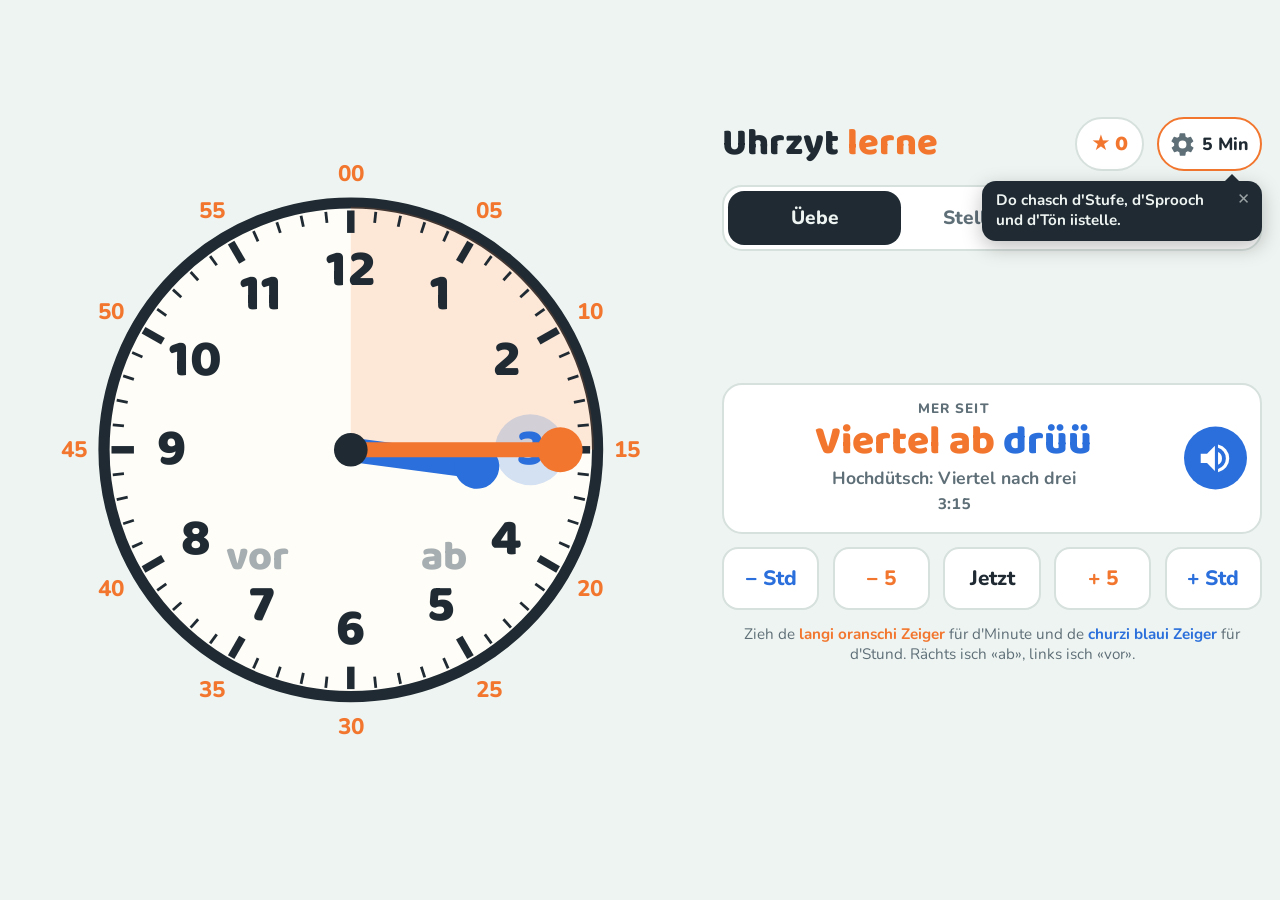
==== commit 43ca630d: "English version, vibration at level stops, steady clock while dragging - English as a third language" ====
--- a/index.html
+++ b/index.html
@@ -130,12 +130,19 @@
 .say.warn .label{font-family:var(--display);font-size:clamp(.95rem,4cqi,1.3rem);letter-spacing:0;text-transform:none;color:var(--bad);line-height:1.1}
 @media (max-height:500px){.say.warn .label{font-size:.95rem}}
 .say.warn.shake .label{animation:shake .4s}
-.say .ch{font-family:var(--display);font-weight:800;font-size:clamp(1.4rem,7.5cqi,2.6rem);line-height:1.1;text-wrap:balance}
+/* the phrase box keeps one height while the time changes, so the clock never resizes under a finger:
+   the phrase stays on one line (shrunk to fit) and the lines underneath are fixed */
+.say .ch{font-family:var(--display);font-weight:800;font-size:clamp(1.4rem,7.5cqi,2.6rem);line-height:1.1;white-space:nowrap}
 .say .ch .m{color:var(--minute)} .say .ch .h{color:var(--hour)}
-.say .sub{font-size:clamp(.85rem,3.6cqi,1.1rem)}
+.say .sub{font-size:clamp(.85rem,3.6cqi,1.1rem);display:flex;flex-direction:column;align-items:center}
+.say .sub>span{max-width:100%;white-space:nowrap;overflow:hidden;text-overflow:ellipsis}
 .say .de{color:var(--muted);font-weight:700}
+.say .de:not(:empty)::before{content:attr(data-pre)}
+/* short screens: the line under the phrase stays one line */
+@media (max-height:500px){ /* short screens: one line underneath */
+  .say .sub{display:block;white-space:nowrap;overflow:hidden;text-overflow:ellipsis}
+  .say .sub>span{display:inline} .say .de::before{content:none} .say .de:not(:empty)+.dig:not(:empty)::before{content:" · "}}
 .say .dig{font-family:var(--display);font-weight:600;color:var(--muted);font-variant-numeric:tabular-nums}
-.say .dig:not(:empty)::before{content:" · "}
 .speak{position:absolute;right:var(--gap);top:50%;transform:translateY(-50%)}
 .speak .play{border:0;border-radius:999px;width:var(--tap);height:var(--tap);padding:0;background:var(--hour);color:#fff;cursor:pointer;display:grid;place-items:center;font-size:0}
 .speak .play svg{width:60%;height:60%;fill:currentColor}
@@ -151,7 +158,8 @@
 .btn.soft{background:transparent;border-color:var(--hour);color:var(--hour)}
 .opts{display:grid;grid-template-columns:repeat(3,minmax(0,1fr));gap:var(--gap)}
 .opts .btn{font-family:var(--display);font-size:clamp(.95rem,4cqi,1.3rem);padding:4px 6px;text-wrap:balance;min-height:max(var(--tap),calc(2.3em + 12px))} /* room for two lines, so the row never jumps */
-@container (max-width:360px){.opts .btn{font-size:.88rem;padding:2px 4px}}
+.opts .btn.long{font-size:clamp(.85rem,3.5cqi,1.15rem)}
+@container (max-width:360px){.opts .btn{font-size:.88rem;padding:2px 4px}.opts .btn.long{font-size:.8rem}}
 .opts .btn.right{background:var(--good);border-color:var(--good);color:#06210f}
 .opts .btn.wrong{border-color:var(--bad);color:var(--bad)}
 .dock{display:flex;align-items:center;gap:var(--gap)}
@@ -176,8 +184,9 @@
 .levels{display:grid;grid-template-columns:1fr;gap:6px}
 .levels button,.langs button{font-weight:800;border:2px solid var(--line);border-radius:12px;min-height:50px;font-size:1.05rem;display:flex;justify-content:space-between;align-items:center;padding:8px 14px;text-align:left;background:transparent;color:var(--muted);cursor:pointer}
 .levels button[aria-pressed="true"],.langs button[aria-pressed="true"]{border-color:var(--minute);color:var(--ink)}
-.langs{display:grid;grid-template-columns:1fr 1fr;gap:6px}
-.langs button{justify-content:center;text-align:center;padding:8px}
+.langs{display:grid;grid-template-columns:repeat(3,minmax(0,1fr));gap:6px}
+@media (max-width:359px){.langs button{font-size:.85rem;padding:6px 2px}} /* very narrow phones */
+.langs button{justify-content:center;text-align:center;padding:6px 4px;hyphens:manual;line-height:1.15}
 .sheet-head{display:flex;align-items:center;justify-content:space-between;gap:12px}
 .sheet-head .btn{flex:none;padding:4px 20px}
 .levels small{font-weight:700;color:var(--muted);font-size:.85rem}
@@ -206,7 +215,7 @@
 @media (max-height:500px){
   .sheet{padding:12px 14px;gap:10px} .sheet h2{font-size:1.3rem}
   .set-row{display:grid;grid-template-columns:5.2em minmax(0,1fr);align-items:center;gap:8px}
-  .levels{grid-template-columns:repeat(3,1fr)} .levels small{display:none}
+  .levels{grid-template-columns:repeat(4,1fr)} .levels small{display:none}
   .levels button,.langs button{min-height:44px;justify-content:center;text-align:center;padding:4px 6px;font-size:.95rem}
 }
 
@@ -220,7 +229,7 @@
 @keyframes shake{20%,60%{transform:translateX(-6px)}40%,80%{transform:translateX(6px)}}
 .burst{position:fixed;z-index:20;pointer-events:none;font-size:34px;line-height:1;color:#ffc531;text-shadow:0 0 10px rgba(255,197,49,.7),0 1px 0 rgba(0,0,0,.3);left:0;top:0;will-change:transform,opacity}
 @media (prefers-reduced-motion:reduce){.score.pop,.feedback.ok .fb-star,.feedback.no{animation:none}.burst{display:none}}
-@media (prefers-reduced-motion:no-preference){.hands g{transition:transform .25s ease}.hands.dragging g{transition:none}}
+@media (prefers-reduced-motion:no-preference){.hands g{transition:transform .25s ease}.hands.tick g{transition:transform .16s cubic-bezier(.3,1.6,.6,1)}.hands.dragging g{transition:none}}
 </style>
 
 </head>
@@ -301,8 +310,9 @@
     <div class="set-row">
       <span class="set-label" id="langLabel">Sprooch</span>
       <div class="langs" role="group" aria-labelledby="langLabel">
-        <button type="button" data-lang="ch" aria-pressed="true">Schwiizerdütsch</button>
-        <button type="button" data-lang="de" aria-pressed="false">Hochdeutsch</button>
+        <button type="button" data-lang="ch" aria-pressed="true" lang="de-CH">Schwiizer&shy;dütsch</button>
+        <button type="button" data-lang="de" aria-pressed="false" lang="de">Hoch&shy;deutsch</button>
+        <button type="button" data-lang="en" aria-pressed="false" lang="en">English</button>
       </div>
     </div>
     <div class="set-row">
@@ -311,6 +321,7 @@
         <button type="button" id="l1" data-lvl="1" aria-pressed="false">Ganzi &amp; Halbi <small>3:00 · 3:30</small></button>
         <button type="button" id="l2" data-lvl="2" aria-pressed="false">+ Viertel <small>3:15 · 3:45</small></button>
         <button type="button" id="l3" data-lvl="3" aria-pressed="true">Alli 5 Minute <small>3:05 · 3:10 …</small></button>
+        <button type="button" id="l4" data-lvl="4" aria-pressed="false">Alli Minute <small>3:07 · 3:42 …</small></button>
       </div>
     </div>
     <div class="set-row">
@@ -347,7 +358,7 @@
     after:"ab",before:"vor",clock:"Uhr",play:"Hochdütsch vorläse",hr:"Std",hrBack:"Eis Stund zrugg",hrFwd:"Eis Stund vorwärts",
     minBack:n=>n+" Minute zrugg",minFwd:n=>n+" Minute vorwärts",
     settings:"Iistellige",level:"Stufe",lang:"Sprooch",sound:"Tön",on:"Ii",off:"Us",done:"Fertig",
-    lvlLong:{1:"Ganzi & Halbi",2:"+ Viertel",3:"Alli 5 Minute"},lvlShort:{1:"Halbi",2:"Viertel",3:"5 Min"},
+    lvlLong:{1:"Ganzi & Halbi",2:"+ Viertel",3:"Alli 5 Minute",4:"Alli Minute"},lvlShort:{1:"Halbi",2:"Viertel",3:"5 Min",4:"1 Min"},
     tipFirst:"Do chasch d'Stufe, d'Sprooch und d'Tön iistelle.",tipHard:"Z'schwär? Do chasch e liechteri Stufe wähle.",
     now:"Jetzt",nowLabel:"Uhr uf jetzt stelle",show:"Zeig mer's",shown:"So gaht's",
     hourWrong:"D'Minute stimmt, d'Stund nöd.",minWrong:"D'Stund stimmt, d'Minute nöd.",bothWrong:"Lueg nomal beidi Zeiger aa.",
@@ -363,7 +374,7 @@
     after:"nach",before:"vor",clock:"Uhr",play:"Vorlesen",hr:"Std",hrBack:"Eine Stunde zurück",hrFwd:"Eine Stunde vorwärts",
     minBack:n=>n+" Minuten zurück",minFwd:n=>n+" Minuten vorwärts",
     settings:"Einstellungen",level:"Stufe",lang:"Sprache",sound:"Töne",on:"An",off:"Aus",done:"Fertig",
-    lvlLong:{1:"Ganze & Halbe",2:"+ Viertel",3:"Alle 5 Minuten"},lvlShort:{1:"Halbe",2:"Viertel",3:"5 Min"},
+    lvlLong:{1:"Ganze & Halbe",2:"+ Viertel",3:"Alle 5 Minuten",4:"Alle Minuten"},lvlShort:{1:"Halbe",2:"Viertel",3:"5 Min",4:"1 Min"},
     tipFirst:"Hier kannst du Stufe, Sprache und Töne einstellen.",tipHard:"Zu schwer? Hier kannst du eine leichtere Stufe wählen.",
     now:"Jetzt",nowLabel:"Uhr auf jetzt stellen",show:"Zeig es mir",shown:"So geht's",
     hourWrong:"Minuten richtig, Stunde nicht.",minWrong:"Stunde richtig, Minuten nicht.",bothWrong:"Schau dir beide Zeiger an.",
@@ -371,56 +382,95 @@
     extras:"Extras",soundLong:"Töne bei richtig & falsch",digiLong:"Digitale Zeit mit 24 Stunden",
     parts:{night:"in der Nacht",morning:"am Morgen",forenoon:"am Vormittag",noon:"am Mittag",afternoon:"am Nachmittag",evening:"am Abend"},
     album:"Deine Sterne",newBadge:n=>`🎉 ${n} Sterne!`,streak:n=>`🔥 ${n} ${n===1?"Tag":"Tage"} am Stück`,
-    nextBadge:n=>`Noch ${n} Sterne bis zum nächsten Sticker`,allBadges:"Alle Sticker gesammelt!"}
+    nextBadge:n=>`Noch ${n} Sterne bis zum nächsten Sticker`,allBadges:"Alle Sticker gesammelt!"},
+  en:{doc:"Tell the Time",title:"Tell <span>the time</span>",mode:"Mode",lern:"Practise",stell:"Set clock",luege:"What time?",
+    say:"We say",setTo:"Set the clock to",ask:"What time is it?",right:"Right",check:"Check",next:"Next",
+    miss:"Almost! Try again.",wins:["Great!","Well done!","Exactly!","Brilliant!"],sub:"Schwiizerdütsch: ",
+    hint:'Drag the <b class="m">long orange hand</b> for the minutes and the <b class="h">short blue hand</b> for the hours. Right is “past”, left is “to”.',
+    after:"past",before:"to",clock:"Clock",play:"Read aloud",hr:"hr",hrBack:"One hour back",hrFwd:"One hour forward",
+    minBack:n=>`${n} minute${n>1?"s":""} back`,minFwd:n=>`${n} minute${n>1?"s":""} forward`,
+    settings:"Settings",level:"Level",lang:"Language",sound:"Sounds",on:"On",off:"Off",done:"Done",
+    lvlLong:{1:"Hours & halves",2:"+ quarters",3:"Every 5 minutes",4:"Every minute"},lvlShort:{1:"Halves",2:"Quarters",3:"5 min",4:"1 min"},
+    tipFirst:"Here you can change the level, language and sounds.",tipHard:"Too hard? Pick an easier level here.",
+    now:"Now",nowLabel:"Set the clock to now",show:"Show me",shown:"Here's how",
+    hourWrong:"Minutes right, hour not.",minWrong:"Hour right, minutes not.",bothWrong:"Look at both hands again.",
+    notYet:n=>`It's not ${n} yet!`,almost:n=>`The short hand is nearly at ${n}.`,
+    extras:"Extras",soundLong:"Sounds for right & wrong",digiLong:"Digital time, 24 hours",
+    parts:{night:"at night",morning:"in the morning",forenoon:"in the morning",noon:"at noon",afternoon:"in the afternoon",evening:"in the evening"},
+    album:"Your stars",newBadge:n=>`🎉 ${n} stars!`,streak:n=>`🔥 ${n} day${n>1?"s":""} in a row`,
+    nextBadge:n=>`${n} more star${n>1?"s":""} to the next sticker`,allBadges:"All stickers collected!"}
 };
-let lang="ch"; try{ if(localStorage.getItem("uhr-lang")==="de") lang="de"; }catch(e){}
+let lang="ch"; try{ const l=localStorage.getItem("uhr-lang"); if(l==="de"||l==="en") lang=l; }catch(e){}
 const T=()=>TXT[lang];
 const CH=["zwölfi","eis","zwei","drüü","vieri","füfi","sächsi","sibni","achti","nüüni","zäni","elfi","zwölfi"];
 const DE=["zwölf","eins","zwei","drei","vier","fünf","sechs","sieben","acht","neun","zehn","elf","zwölf"];
-
+const EN=["twelve","one","two","three","four","five","six","seven","eight","nine","ten","eleven","twelve"];
+
+/* minute words 1–20 */
+const CHM=["","eis","zwei","drüü","vier","füüf","sächs","sibe","acht","nüün","zäh","elf","zwölf","drizää","vierzää","füfzää","sächzää","sibezää","achzää","nünzää","zwänzg"];
+const DEM=["","eins","zwei","drei","vier","fünf","sechs","sieben","acht","neun","zehn","elf","zwölf","dreizehn","vierzehn","fünfzehn","sechzehn","siebzehn","achtzehn","neunzehn","zwanzig"];
+const ENM=["","one","two","three","four","five","six","seven","eight","nine","ten","eleven","twelve","thirteen","fourteen","fifteen","sixteen","seventeen","eighteen","nineteen","twenty",
+  "twenty-one","twenty-two","twenty-three","twenty-four","twenty-five","twenty-six","twenty-seven","twenty-eight","twenty-nine"];
+/* every minute, counted towards the nearest landmark: the full hour, «halbi» or the next hour
+   3:07 sibe ab drüü · 3:23 sibe vor halbi vieri · 3:37 sibe ab halbi vieri · 3:47 drizää vor vieri */
 function phrase(h,m){
   const H=h%12||12, N=H%12+1;
   const hc=`<span class="h">${CH[H]}</span>`, nc=`<span class="h">${CH[N]}</span>`;
   const hd=`<span class="h">${H===1&&m===0?"ein":DE[H]}</span>`, nd=`<span class="h">${DE[N]}</span>`;
   const M=t=>`<span class="m">${t}</span>`;
-  const map={
-    0:[`Es isch ${hc}`, `Es ist ${hd} Uhr`],
-    5:[`${M("füüf ab")} ${hc}`, `${M("fünf nach")} ${hd}`],
-    10:[`${M("zäh ab")} ${hc}`, `${M("zehn nach")} ${hd}`],
-    15:[`${M("Viertel ab")} ${hc}`, `${M("Viertel nach")} ${hd}`],
-    20:[`${M("zwänzg ab")} ${hc}`, `${M("zwanzig nach")} ${hd}`],
-    25:[`${M("füüf vor halbi")} ${nc}`, `${M("fünf vor halb")} ${nd}`],
-    30:[`${M("halbi")} ${nc}`, `${M("halb")} ${nd}`],
-    35:[`${M("füüf ab halbi")} ${nc}`, `${M("fünf nach halb")} ${nd}`],
-    40:[`${M("zwänzg vor")} ${nc}`, `${M("zwanzig vor")} ${nd}`],
-    45:[`${M("Viertel vor")} ${nc}`, `${M("Viertel vor")} ${nd}`],
-    50:[`${M("zäh vor")} ${nc}`, `${M("zehn vor")} ${nd}`],
-    55:[`${M("füüf vor")} ${nc}`, `${M("fünf vor")} ${nd}`]
-  };
+  let ch, de;
+  if(m===0){ ch=`Es isch ${hc}`; de=`Es ist ${hd} Uhr`; }
+  else if(m===15){ ch=`${M("Viertel ab")} ${hc}`; de=`${M("Viertel nach")} ${hd}`; }
+  else if(m===30){ ch=`${M("halbi")} ${nc}`; de=`${M("halb")} ${nd}`; }
+  else if(m===45){ ch=`${M("Viertel vor")} ${nc}`; de=`${M("Viertel vor")} ${nd}`; }
+  else if(m<=20){ ch=`${M(CHM[m]+" ab")} ${hc}`; de=`${M(DEM[m]+" nach")} ${hd}`; }
+  else if(m<30){ ch=`${M(CHM[30-m]+" vor halbi")} ${nc}`; de=`${M(DEM[30-m]+" vor halb")} ${nd}`; }
+  else if(m<40){ ch=`${M(CHM[m-30]+" ab halbi")} ${nc}`; de=`${M(DEM[m-30]+" nach halb")} ${nd}`; }
+  else { ch=`${M(CHM[60-m]+" vor")} ${nc}`; de=`${M(DEM[60-m]+" vor")} ${nd}`; }
+  // English counts past the hour up to half past, then to the next hour: five past three, half past three, twenty to four
+  const he=`<span class="h">${EN[H]}</span>`, ne=`<span class="h">${EN[N]}</span>`;
+  const mins=k=>k===1?"one minute":ENM[k]; // spoken style: «seven past three», «twenty-nine to four»
+  let en;
+  if(m===0) en=`It's ${he} o'clock`;
+  else if(m===15) en=`${M("quarter past")} ${he}`;
+  else if(m===30) en=`${M("half past")} ${he}`;
+  else if(m===45) en=`${M("quarter to")} ${ne}`;
+  else if(m<30) en=`${M(mins(m)+" past")} ${he}`;
+  else en=`${M(mins(60-m)+" to")} ${ne}`;
   const txt=x=>x.replace(/<[^>]+>/g,"");
-  return {ch:map[m][0], de:map[m][1], chText:txt(map[m][0]), deText:txt(map[m][1])};
-}
+  return {ch, de, en, chText:txt(ch), deText:txt(de), enText:txt(en)};
+}
+// from which minute the phrase names the coming hour: «nüün vor halbi vieri» from :21, «twenty-nine minutes to four» from :31
+const nextAt=()=>lang==="en"?31:21;
 /* what the app shows for a phrase in the chosen language */
-const main=p=>lang==="de"?p.de:p.ch;
-const plain=p=>lang==="de"?p.deText:p.chText;
-const sub=p=>lang==="de"?"":T().sub+p.deText;
-/* text to speech: Hochdeutsch only, and only from a real tap on the play button */
+function setCh(html){ const el=document.getElementById("ch"); el.innerHTML=html; fitCh(); }
+function fitCh(){ // shrink the phrase until it fits on one line
+  const el=document.getElementById("ch"); el.style.fontSize="";
+  if(el.scrollWidth>el.clientWidth+1) el.style.fontSize=(parseFloat(getComputedStyle(el).fontSize)*el.clientWidth/el.scrollWidth*.97)+"px";
+}
+addEventListener("resize",()=>requestAnimationFrame(fitCh));
+const main=p=>lang==="de"?p.de:lang==="en"?p.en:p.ch;
+const plain=p=>lang==="de"?p.deText:lang==="en"?p.enText:p.chText;
+// the second line: Hochdeutsch under Swiss German, Swiss German under English (prefix comes from CSS)
+const sub=p=>lang==="ch"?p.deText:lang==="en"?p.chText:"";
+/* text to speech: Hochdeutsch in the German modes, English in English; only from a real tap on the play button */
 let cur=null, lastDragEnd=0;
 try{localStorage.removeItem("uhr-voice")}catch(e){}
 const tts="speechSynthesis" in window;
 const hush=()=>{if(tts)speechSynthesis.cancel()};
 function pickVoice(){
   const vs=tts?speechSynthesis.getVoices():[];
+  if(lang==="en") return vs.find(v=>/en[-_]GB/i.test(v.lang))||vs.find(v=>/^en/i.test(v.lang))||null;
   const pref=lang==="de"?/de[-_]DE/i:/de[-_]CH/i;
   return vs.find(v=>pref.test(v.lang))||vs.find(v=>/^de/i.test(v.lang))||null;
 }
 function speak(e){
   if(!tts||!cur||!e||!e.isTrusted) return;
   if(Date.now()-lastDragEnd<600) return; // a drag that ends on the button is not a tap
-  const txt=cur.deText;
+  const txt=lang==="en"?cur.enText:cur.deText;
   speechSynthesis.cancel();
   const u=new SpeechSynthesisUtterance(txt); const v=pickVoice();
-  if(v){u.voice=v;u.lang=v.lang}else u.lang=lang==="de"?"de-DE":"de-CH";
+  if(v){u.voice=v;u.lang=v.lang}else u.lang=lang==="en"?"en-GB":lang==="de"?"de-DE":"de-CH";
   u.rate=.85; speechSynthesis.speak(u);
 }
 /* feedback sounds, synthesized; they only follow an answer the child just tapped */
@@ -467,7 +517,7 @@
 /* the hour number the phrase talks about lights up («halbi vieri» points at the 4) */
 const glowEl=el("circle",{id:"glow",class:"glow",r:19,cx:150,cy:150});
 nums.parentNode.insertBefore(glowEl,nums);
-const hourRef=(hh,mm)=>{const H=hh%12||12; return mm>=25?H%12+1:H;};
+const hourRef=(hh,mm)=>{const H=hh%12||12; return mm>=nextAt()?H%12+1:H;};
 function glowHour(n){
   document.querySelectorAll(".num.lit").forEach(x=>x.classList.remove("lit"));
   if(!n){ glowEl.classList.remove("on"); return; }
@@ -490,8 +540,8 @@
 try{
   const st=JSON.parse(localStorage.getItem("uhr-state")||"{}");
   if(["lern","stell","luege"].includes(st.mode)) mode=st.mode;
-  if([1,2,3].includes(st.lvl)) lvl=st.lvl;
-  if(st.h>=1&&st.h<=12&&st.m>=0&&st.m<60&&st.m%5===0){h=st.h;m=st.m;day=st.d===720?720:0}
+  if([1,2,3,4].includes(st.lvl)) lvl=st.lvl;
+  if(st.h>=1&&st.h<=12&&Number.isInteger(st.m)&&st.m>=0&&st.m<60){h=st.h;m=st.m;day=st.d===720?720:0}
 }catch(e){}
 let practice={h,m,day};
 function saveState(){try{localStorage.setItem("uhr-state",JSON.stringify({mode,lvl,h:practice.h,m:practice.m,d:practice.day}))}catch(e){}}
@@ -518,7 +568,7 @@
   if(mode==="lern"){
     if(practice.h!==h||practice.m!==m||practice.day!==day){practice={h,m,day};saveState();}
     const p=phrase(h,m);
-    $("ch").innerHTML=main(p); $("de").textContent=sub(p);
+    setCh(main(p)); $("de").textContent=sub(p);
     $("dig").textContent=digital?`${dig24(tot())} · ${dayPart(tot())}`:dig(h,m);
     cur=p; $("speak").hidden=!tts; glowHour(hourRef(h,m));
   }
@@ -529,17 +579,17 @@
     const p=phrase(target.h,target.m);
     $("sayLabel").textContent=T().setTo; $("dig").textContent="";
     if(target.t24!=null){ // digital task: «15:45 · am Namittag»
-      $("ch").textContent=dig24(target.t24); $("de").textContent=dayPart(target.t24); cur={deText:dig24(target.t24)+" Uhr"};
-    } else { $("ch").innerHTML=main(p); $("de").textContent=""; cur=p; }
+      setCh(dig24(target.t24)); $("de").textContent=dayPart(target.t24); cur={deText:dig24(target.t24)+" Uhr",enText:dig24(target.t24)};
+    } else { setCh(main(p)); $("de").textContent=""; cur=p; }
     $("speak").hidden=!tts;
   } else if(mode==="luege"){
     cur=null; $("speak").hidden=true;
     $("sayLabel").textContent=T().ask;
-    $("ch").innerHTML="?"; $("de").textContent=""; $("dig").textContent=""; $("say").classList.add("ask");
+    setCh("?"); $("de").textContent=""; $("dig").textContent=""; $("say").classList.add("ask");
   }
 }
 function randTime(){
-  const pool={1:[0,30],2:[0,15,30,45],3:[0,5,10,15,20,25,30,35,40,45,50,55]}[lvl], mm=pool[Math.floor(Math.random()*pool.length)];
+  const pool={1:[0,30],2:[0,15,30,45],3:[0,5,10,15,20,25,30,35,40,45,50,55],4:[...Array(60).keys()]}[lvl], mm=pool[Math.floor(Math.random()*pool.length)];
   if(digital&&mode==="stell"){ const H=6+Math.floor(Math.random()*17); return {h:H%12||12, m:mm, t24:H*60+mm}; } // 06:00 – 22:55
   return {h:1+Math.floor(Math.random()*12), m:mm};
 }
@@ -579,14 +629,14 @@
     const set=new Map([[`${target.h}:${target.m}`,target]]), H=target.h%12||12;
     while(set.size<3){
       // tricky distractors: for «halbi …» the hour the hand just passed (the classic trap), else the next hour; or mirrored ab/vor
-      const r=Math.random(), t= r<.4?{h:target.m>=25?(H+10)%12+1:H%12+1,m:target.m}: r<.7?{h:target.h,m:(60-target.m)%60}:randTime();
+      const r=Math.random(), t= r<.4?{h:target.m>=nextAt()?(H+10)%12+1:H%12+1,m:target.m}: r<.7?{h:target.h,m:(60-target.m)%60}:randTime();
       set.set(`${t.h}:${t.m}`,t);
     }
     const arr=[...set.values()].sort(()=>Math.random()-.5);
     const box=$("opts"); box.innerHTML="";
     arr.forEach((t,i)=>{
       const b=document.createElement("button"); b.className="btn"; b.id="opt"+i;
-      b.textContent=plain(phrase(t.h,t.m));
+      b.textContent=plain(phrase(t.h,t.m)); b.classList.toggle("long",b.textContent.length>20);
       const ok=t.h===target.h&&t.m===target.m; if(ok) b.dataset.ok="1";
       b.onclick=()=>{
         if(locked) return;
@@ -604,7 +654,7 @@
   $("fb").innerHTML=T().wins[Math.floor(Math.random()*4)]+' <span class="fb-star">★</span>';
   $("fb").className="feedback"; void $("fb").offsetWidth; $("fb").className="feedback ok";
   sfx(true); setScore(1);
-  $("sayLabel").textContent=T().right; $("ch").innerHTML=main(p); $("de").textContent=sub(p); $("dig").textContent=digT(target);
+  $("sayLabel").textContent=T().right; setCh(main(p)); $("de").textContent=sub(p); $("dig").textContent=digT(target);
   cur=p; $("speak").hidden=!tts; glowHour(hourRef(target.h,target.m));
   $("showRow").hidden=true; $("check").hidden=true; $("nextRow").hidden=false; syncDock(); starBurst();
   bumpStreak();
@@ -612,11 +662,11 @@
 }
 /* what is off: ["h"|"m"|"hm", message] for a guessed hour and minute */
 function explain(gh,gm){
-  const t=T(), names=lang==="de"?DE:CH, H=target.h%12||12, N=H%12+1;
+  const t=T(), names=lang==="de"?DE:lang==="en"?EN:CH, H=target.h%12||12, N=H%12+1;
   const hourOk=gh%12===target.h%12, minOk=gm===target.m;
   if(minOk&&!hourOk){
-    if(target.m>=25&&mode==="stell"&&gh%12===N%12) return ["h",t.notYet(names[N])];   // set the hour hand onto the spoken hour
-    if(target.m>=25&&mode==="luege"&&gh%12===(H+11)%12) return ["h",t.almost(names[N])]; // read the hour the hand just passed
+    if(target.m>=nextAt()&&mode==="stell"&&gh%12===N%12) return ["h",t.notYet(names[N])];   // set the hour hand onto the spoken hour
+    if(target.m>=nextAt()&&mode==="luege"&&gh%12===(H+11)%12) return ["h",t.almost(names[N])]; // read the hour the hand just passed
     return ["h",t.hourWrong];
   }
   if(hourOk&&!minOk) return ["m",t.minWrong];
@@ -644,7 +694,7 @@
   if(mode==="stell"){ h=target.h; m=target.m; draw(); }
   else document.querySelectorAll("#opts .btn[data-ok]").forEach(b=>b.classList.add("right"));
   $("say").classList.remove("ask","warn");
-  $("sayLabel").textContent=T().shown; $("ch").innerHTML=main(p); $("de").textContent=sub(p); $("dig").textContent=digT(target);
+  $("sayLabel").textContent=T().shown; setCh(main(p)); $("de").textContent=sub(p); $("dig").textContent=digT(target);
   cur=p; $("speak").hidden=!tts; glowHour(hourRef(target.h,target.m));
   $("fb").textContent=""; $("showRow").hidden=true; $("check").hidden=true; $("nextRow").hidden=false; syncDock();
 }
@@ -685,7 +735,7 @@
 }
 
 /* controls */
-const gran=()=>({1:30,2:15,3:5})[lvl];
+const gran=()=>({1:30,2:15,3:5,4:1})[lvl];
 function snapM(){ const g=gran(); if(m%g){ setTot(Math.round(tot()/g)*g); draw(); } }
 function labelSteps(){ const g=gran(), t=T(); $("mp").textContent="+ "+g; $("mm").textContent="− "+g;
   $("lvlChip").textContent=t.lvlShort[lvl]; $("gear").setAttribute("aria-label",t.settings+" – "+t.level+": "+t.lvlLong[lvl]);
@@ -693,7 +743,7 @@
 /* put every fixed text into the chosen language */
 function applyLang(){
   const t=T();
-  document.documentElement.lang=lang==="de"?"de":"de-CH"; document.title=t.doc;
+  document.documentElement.lang={ch:"de-CH",de:"de",en:"en"}[lang]; document.title=t.doc;
   document.querySelector("h1").innerHTML=t.title;
   $("t-lern").textContent=t.lern; $("t-stell").textContent=t.stell; $("t-luege").textContent=t.luege;
   document.querySelector(".tabs").setAttribute("aria-label",t.mode);
@@ -706,13 +756,16 @@
   $("soundLabel").textContent=t.sound; $("done").textContent=t.done;
   $("now").textContent=t.now; $("now").setAttribute("aria-label",t.nowLabel); $("show").textContent=t.show;
   $("extraLabel").textContent=t.extras; $("mute").setAttribute("aria-label",t.soundLong); $("digi").setAttribute("aria-label",t.digiLong);
-  $("albDone").textContent=t.done; setDigi();
+  $("albDone").textContent=t.done; setDigi(); $("de").dataset.pre=t.sub;
   document.querySelectorAll(".levels button").forEach(b=>b.firstChild.textContent=t.lvlLong[b.dataset.lvl]+" ");
   document.querySelectorAll(".langs button").forEach(b=>b.setAttribute("aria-pressed",b.dataset.lang===lang));
   if(!$("tip").hidden&&tipKind) $("tip").textContent=t[tipKind];
   labelSteps(); setSound(soundOn);
 }
+let tickT=0;
 function step(dm){
+  // small steps tick like a clock; bigger ones glide
+  clearTimeout(tickT); $("hands").classList.toggle("tick",Math.abs(dm)<=5); tickT=setTimeout(()=>$("hands").classList.remove("tick"),250);
   // turn the hands the way the button says (a half turn would otherwise go backwards)
   mAngle+=dm*6; hAngle+=dm/2;
   setTot(tot()+dm); draw();
@@ -753,8 +806,19 @@
 });
 
 /* dragging */
-const svg=$("clock"); let drag=null, acc=0, lastA=0, acc0=0, start=0, day0=0;
-function pt(e){const q=new DOMPoint(e.clientX,e.clientY).matrixTransform(svg.getScreenCTM().inverse());return{x:q.x-150,y:q.y-150}}
+const svg=$("clock"); let drag=null, acc=0, lastA=0, acc0=0, start=0, day0=0, lastTick=0;
+/* while dragging, the minute hand jumps whole minutes (6°); a short buzz at each stop of the level
+   (every 5 minutes in «5 Min», every half hour in «Halbi»), where phones support it */
+function tickPose(){
+  const tm=Math.round(acc), g=gran();
+  if(tm!==lastTick){
+    if(lastTick!==null&&((tm%g)+g)%g===0&&soundOn&&navigator.vibrate) try{navigator.vibrate(15)}catch(e){}
+    lastTick=tm;
+  }
+  pose(tm,tm/60);
+}
+let dragCTM=null; // the clock's position when the drag started; layout changes can no longer feed back into the angle
+function pt(e){const q=new DOMPoint(e.clientX,e.clientY).matrixTransform(dragCTM||svg.getScreenCTM().inverse());return{x:q.x-150,y:q.y-150}}
 const angOf=p=>(Math.atan2(p.x,-p.y)*180/Math.PI+360)%360;
 const angDiff=(a,b)=>Math.abs(((a-b)%360+540)%360-180);
 svg.addEventListener("pointerdown",e=>{
@@ -764,13 +828,14 @@
   const dH=angDiff(a,((h%12)+m/60)*30), dM=angDiff(a,m*6);
   // hour hand: anywhere near it inside the face; on overlap the inner part means hour
   drag=(d<100 && dH<45 && (dH<dM || d<80)) ? "h" : "m";
+  dragCTM=svg.getScreenCTM().inverse();
   svg.setPointerCapture(e.pointerId); $("hands").classList.add("dragging");
   $(drag==="h"?"gh":"gm").classList.add("active");
   if(drag==="m"){ // tap sets the minute directly, without touching the hour
     const nm=Math.round(a/6/gran())*gran()%60; if(nm!==m){m=nm;draw();}
     acc=(h%12)*60+m+((a/6-m)%60+90)%60-30; lastA=a; // finger position in minutes, followed as it turns
     start=(h%12)*60+m; acc0=acc; day0=day;
-    pose(acc,acc/60);
+    lastTick=null; tickPose();
   } else move(e);
 });
 function move(e){
@@ -784,7 +849,7 @@
     const moved=acc-acc0;
     let t=Math.abs(moved)<=g*.2 ? start : Math.abs(moved)<=g ? start+Math.sign(moved)*g : Math.round(acc/g)*g;
     const before=tot(); setTot(t+day0); if(tot()!==before) draw();
-    pose(acc,acc/60);
+    tickPose();
   } else {
     const nh=Math.round((a-m/2)/30+12)%12||12;
     if(nh!==h){ setTot(tot()+((((nh%12)-(h%12))%12+18)%12-6)*60); draw(); } // shortest way, so passing 12 flips morning/afternoon
@@ -793,7 +858,7 @@
 }
 svg.addEventListener("pointermove",move);
 const end=()=>{
-  const was=drag; if(was)lastDragEnd=Date.now(); drag=null;
+  const was=drag; if(was)lastDragEnd=Date.now(); drag=null; dragCTM=null;
   $("hands").classList.remove("dragging");$("gh").classList.remove("active");$("gm").classList.remove("active");
   if(was) requestAnimationFrame(draw); // let go: the hands glide to the time they stand for
 };
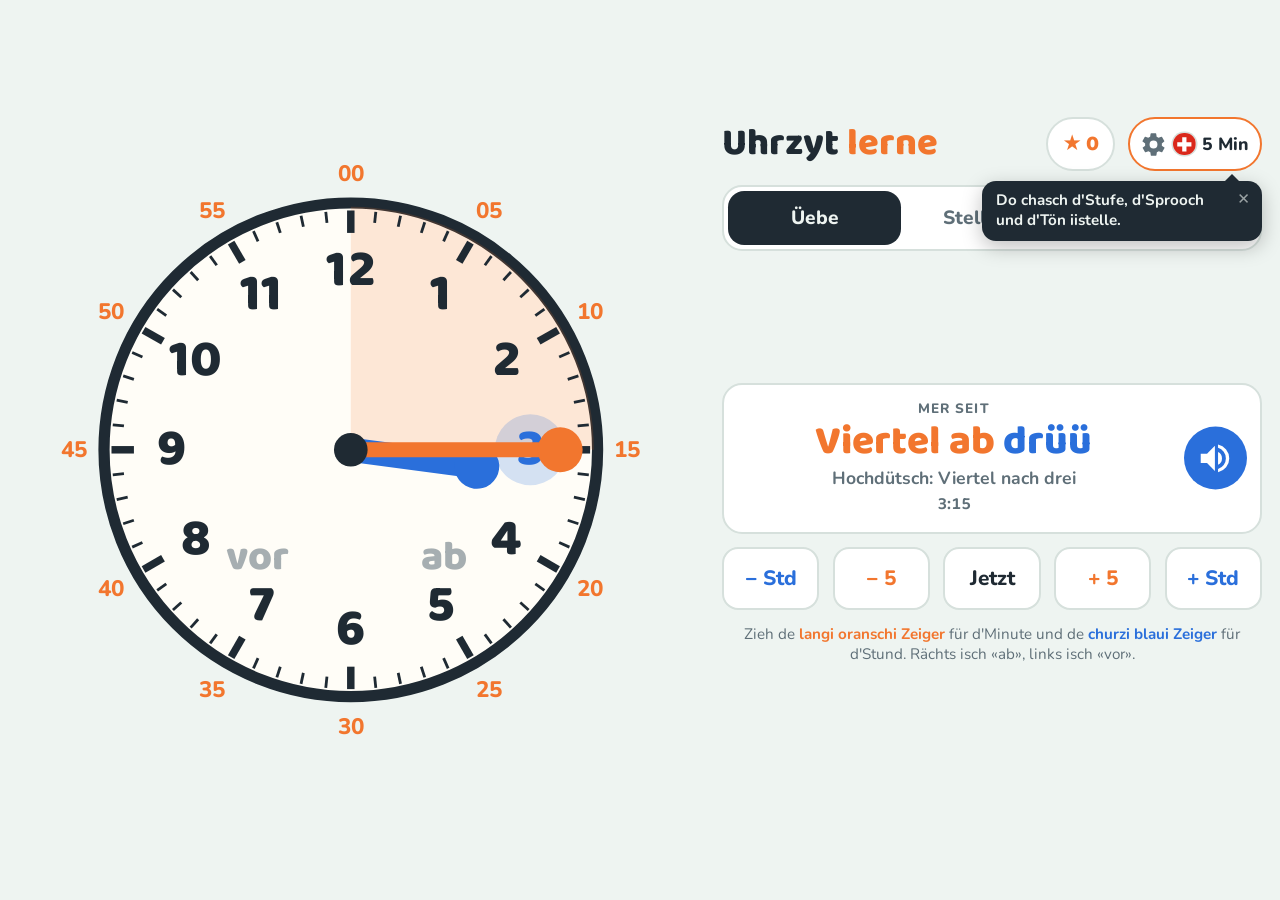
==== commit f1c16385: "Language picker with flags, Zürich German as Swiss German dialect - Settings show the current langua" ====
--- a/index.html
+++ b/index.html
@@ -182,11 +182,22 @@
 .set-inline{flex-direction:row;align-items:center;justify-content:space-between;gap:12px}
 .set-label{font-size:.75rem;font-weight:800;letter-spacing:.08em;text-transform:uppercase;color:var(--muted)}
 .levels{display:grid;grid-template-columns:1fr;gap:6px}
-.levels button,.langs button{font-weight:800;border:2px solid var(--line);border-radius:12px;min-height:50px;font-size:1.05rem;display:flex;justify-content:space-between;align-items:center;padding:8px 14px;text-align:left;background:transparent;color:var(--muted);cursor:pointer}
-.levels button[aria-pressed="true"],.langs button[aria-pressed="true"]{border-color:var(--minute);color:var(--ink)}
-.langs{display:grid;grid-template-columns:repeat(3,minmax(0,1fr));gap:6px}
-@media (max-width:359px){.langs button{font-size:.85rem;padding:6px 2px}} /* very narrow phones */
-.langs button{justify-content:center;text-align:center;padding:6px 4px;hyphens:manual;line-height:1.15}
+.levels button{font-weight:800;border:2px solid var(--line);border-radius:12px;min-height:50px;font-size:1.05rem;display:flex;justify-content:space-between;align-items:center;padding:8px 14px;text-align:left;background:transparent;color:var(--muted);cursor:pointer}
+.levels button[aria-pressed="true"]{border-color:var(--minute);color:var(--ink)}
+/* languages: round flag pictures (same on every device), one row in the settings, a list to choose from */
+.flag{display:inline-block;width:1.6em;height:1.6em;border-radius:50%;overflow:hidden;flex:none;box-shadow:0 0 0 1.5px var(--line);vertical-align:middle}
+.flag svg{width:100%;height:100%;display:block}
+.gear .flag{width:calc(var(--tab) * .42);height:calc(var(--tab) * .42)}
+.pick{display:flex;align-items:center;gap:10px;width:100%;min-height:50px;padding:8px 14px;border:2px solid var(--line);border-radius:12px;background:transparent;color:var(--ink);font-weight:800;font-size:1.05rem;cursor:pointer;text-align:left}
+.pick .chev,.langlist .ck{margin-left:auto;font-size:1.3rem;line-height:1}
+.pick .chev{color:var(--muted)}
+.langlist{display:flex;flex-direction:column;gap:6px}
+.langlist button{display:flex;align-items:center;gap:12px;min-height:52px;padding:8px 14px;border:2px solid var(--line);border-radius:12px;background:transparent;color:var(--ink);font-weight:800;font-size:1.05rem;cursor:pointer;text-align:left}
+.langlist button[aria-checked="true"]{border-color:var(--minute)}
+.langlist .ck{color:var(--minute);visibility:hidden}
+.lgroup{display:flex;align-items:center;gap:12px;padding:4px 4px 0;font-weight:800;font-size:.9rem;color:var(--muted)}
+.langlist button.dialect{margin-left:clamp(16px,6%,28px)}
+.langlist button[aria-checked="true"] .ck{visibility:visible}
 .sheet-head{display:flex;align-items:center;justify-content:space-between;gap:12px}
 .sheet-head .btn{flex:none;padding:4px 20px}
 .levels small{font-weight:700;color:var(--muted);font-size:.85rem}
@@ -208,15 +219,35 @@
 .badge.got{border-color:var(--minute)} .badge.got .em{filter:none;opacity:1}
 .badge.fresh{animation:pop .8s cubic-bezier(.3,1.6,.5,1) 2}
 .alb-next{margin:0;color:var(--muted);font-weight:700;text-align:center}
-dialog#album{border:0;padding:0;background:transparent;color:var(--ink);width:min(440px,calc(100vw - 32px));max-height:calc(var(--vh) - 24px);overflow:auto}
-dialog#album::backdrop{background:rgba(10,15,20,.55)}
+.alb-sec{margin:0;font-size:.75rem;font-weight:800;letter-spacing:.08em;text-transform:uppercase;color:var(--muted)}
+.medals{display:grid;grid-template-columns:repeat(4,minmax(0,1fr));gap:6px}
+.lvm{display:flex;flex-direction:column;align-items:center;gap:1px;padding:6px 2px;border:2px solid var(--line);border-radius:12px}
+.lvm.cur{border-color:var(--hour)}
+.lvm .ln{font-weight:800;font-size:.8rem}
+.lvm .ls{font-weight:800;font-size:.8rem;color:var(--minute)}
+.lvm .mm{font-size:1.05rem;white-space:nowrap}
+.lvm .mm i{font-style:normal;filter:grayscale(1);opacity:.25}
+.lvm .mm i.got{filter:none;opacity:1}
+.lvm .mm i.fresh{display:inline-block;animation:pop .8s cubic-bezier(.3,1.6,.5,1) 2}
+/* short screens (phone sideways): stickers in one row, levels in one row, so the collection fits without scrolling */
+@media (max-height:500px){
+  #album .sheet{gap:8px}
+  .alb-stars{font-size:1.4rem}
+  .badges{grid-template-columns:repeat(6,minmax(0,1fr));gap:6px}
+  .badge{padding:4px 2px} .badge .em{font-size:1.4rem} .badge .bn{font-size:.7rem}
+  .lvm{display:grid;grid-template-columns:auto auto;justify-content:center;column-gap:4px;padding:4px 2px}
+  .lvm .mm{grid-column:1/-1;text-align:center}
+}
+dialog#album,dialog#langDlg{border:0;padding:0;background:transparent;color:var(--ink);width:min(440px,calc(100vw - 32px));max-height:calc(var(--vh) - 24px);overflow:auto}
+dialog#album::backdrop,dialog#langDlg::backdrop{background:rgba(10,15,20,.55)}
 .sheet .btn{min-height:48px}
 /* short screens (phone sideways): levels side by side so the whole sheet fits */
 @media (max-height:500px){
   .sheet{padding:12px 14px;gap:10px} .sheet h2{font-size:1.3rem}
   .set-row{display:grid;grid-template-columns:5.2em minmax(0,1fr);align-items:center;gap:8px}
   .levels{grid-template-columns:repeat(4,1fr)} .levels small{display:none}
-  .levels button,.langs button{min-height:44px;justify-content:center;text-align:center;padding:4px 6px;font-size:.95rem}
+  .levels button{min-height:44px;justify-content:center;text-align:center;padding:4px 6px;font-size:.95rem}
+  .pick{min-height:44px;padding:4px 12px;font-size:.95rem} .langlist button{min-height:46px}
 }
 
 /* ---------- motion ---------- */
@@ -240,7 +271,7 @@
     <h1>Uhrzyt <span>lerne</span></h1>
     <div class="hd">
       <button class="score" id="score" aria-live="polite">★ 0</button>
-      <button class="gear" id="gear" aria-haspopup="dialog"><svg viewBox="0 0 24 24" aria-hidden="true"><path d="M19.4 13a7.6 7.6 0 0 0 0-2l2.1-1.6a.5.5 0 0 0 .1-.6l-2-3.5a.5.5 0 0 0-.6-.2l-2.5 1a7.3 7.3 0 0 0-1.7-1l-.4-2.6a.5.5 0 0 0-.5-.5h-4a.5.5 0 0 0-.5.4l-.4 2.7a7.3 7.3 0 0 0-1.7 1l-2.5-1a.5.5 0 0 0-.6.2l-2 3.5a.5.5 0 0 0 .1.6L4.6 11a7.6 7.6 0 0 0 0 2l-2.1 1.6a.5.5 0 0 0-.1.6l2 3.5c.1.2.4.3.6.2l2.5-1c.5.4 1.1.7 1.7 1l.4 2.6c0 .3.2.5.5.5h4c.3 0 .5-.2.5-.4l.4-2.7c.6-.3 1.2-.6 1.7-1l2.5 1c.2.1.5 0 .6-.2l2-3.5a.5.5 0 0 0-.1-.6L19.4 13zM12 15.5a3.5 3.5 0 1 1 0-7 3.5 3.5 0 0 1 0 7z"/></svg><span id="lvlChip">5 Min</span></button>
+      <button class="gear" id="gear" aria-haspopup="dialog"><svg viewBox="0 0 24 24" aria-hidden="true"><path d="M19.4 13a7.6 7.6 0 0 0 0-2l2.1-1.6a.5.5 0 0 0 .1-.6l-2-3.5a.5.5 0 0 0-.6-.2l-2.5 1a7.3 7.3 0 0 0-1.7-1l-.4-2.6a.5.5 0 0 0-.5-.5h-4a.5.5 0 0 0-.5.4l-.4 2.7a7.3 7.3 0 0 0-1.7 1l-2.5-1a.5.5 0 0 0-.6.2l-2 3.5a.5.5 0 0 0 .1.6L4.6 11a7.6 7.6 0 0 0 0 2l-2.1 1.6a.5.5 0 0 0-.1.6l2 3.5c.1.2.4.3.6.2l2.5-1c.5.4 1.1.7 1.7 1l.4 2.6c0 .3.2.5.5.5h4c.3 0 .5-.2.5-.4l.4-2.7c.6-.3 1.2-.6 1.7-1l2.5 1c.2.1.5 0 .6-.2l2-3.5a.5.5 0 0 0-.1-.6L19.4 13zM12 15.5a3.5 3.5 0 1 1 0-7 3.5 3.5 0 0 1 0 7z"/></svg><span class="flag" id="gearFlag" aria-hidden="true"></span><span id="lvlChip">5 Min</span></button>
     </div>
     <button class="tip" id="tip" hidden>Do chasch d'Stufe und d'Tön iistelle.</button>
   </header>
@@ -309,11 +340,7 @@
     </div>
     <div class="set-row">
       <span class="set-label" id="langLabel">Sprooch</span>
-      <div class="langs" role="group" aria-labelledby="langLabel">
-        <button type="button" data-lang="ch" aria-pressed="true" lang="de-CH">Schwiizer&shy;dütsch</button>
-        <button type="button" data-lang="de" aria-pressed="false" lang="de">Hoch&shy;deutsch</button>
-        <button type="button" data-lang="en" aria-pressed="false" lang="en">English</button>
-      </div>
+      <button type="button" class="pick" id="langPick" aria-haspopup="dialog" aria-describedby="langLabel"><span class="flag" id="langFlag" aria-hidden="true"></span><span id="langName"></span><span class="chev" aria-hidden="true">›</span></button>
     </div>
     <div class="set-row">
       <span class="set-label" id="lvLabel">Stufe</span>
@@ -334,6 +361,16 @@
   </form>
 </dialog>
 
+<dialog id="langDlg" aria-labelledby="langTitle">
+  <form method="dialog" class="sheet">
+    <div class="sheet-head">
+      <h2 id="langTitle">Sprooch</h2>
+      <button class="btn primary" value="close" id="langDone">Fertig</button>
+    </div>
+    <div class="langlist" id="langs" role="radiogroup" aria-labelledby="langTitle"></div>
+  </form>
+</dialog>
+
 <dialog id="album" aria-labelledby="albTitle">
   <form method="dialog" class="sheet">
     <div class="sheet-head">
@@ -342,6 +379,8 @@
     </div>
     <div class="alb-top"><span class="alb-stars" id="albStars">★ 0</span><span class="alb-streak" id="albStreak"></span></div>
     <div class="badges" id="badges"></div>
+    <p class="alb-sec" id="medLabel">Medaille pro Stufe</p>
+    <div class="medals" id="medals"></div>
     <p class="alb-next" id="albNext"></p>
   </form>
 </dialog>
@@ -366,7 +405,8 @@
     extras:"Extras",soundLong:"Tön bi richtig & falsch",digiLong:"Digitali Ziit mit 24 Stund",
     parts:{night:"znacht",morning:"am Morge",forenoon:"am Vormittag",noon:"am Mittag",afternoon:"am Namittag",evening:"am Abig"},
     album:"Dini Stärn",newBadge:n=>`🎉 ${n} Stärn!`,streak:n=>`🔥 ${n} ${n===1?"Tag":"Täg"} hinterenand`,
-    nextBadge:n=>`No ${n} Stärn bis zum nöchschte Sticker`,allBadges:"Alli Sticker gsammlet!"},
+    nextBadge:n=>`No ${n} Stärn bis zum nöchschte Sticker`,allBadges:"Alli Sticker gsammlet!",
+    medals:"Medaille pro Stufe",newMedal:(e,l)=>`${e} Medaille «${l}»!`},
   de:{doc:"Uhrzeit lernen",title:"Uhrzeit <span>lernen</span>",mode:"Modus",lern:"Üben",stell:"Uhr stellen",luege:"Wie spät?",
     say:"Man sagt",setTo:"Stell die Uhr auf",ask:"Wie spät ist es?",right:"Richtig",check:"Prüfen",next:"Nächste Aufgabe",
     miss:"Fast! Versuch es nochmal.",wins:["Super!","Bravo!","Genau so!","Toll gemacht!"],sub:"",
@@ -382,10 +422,11 @@
     extras:"Extras",soundLong:"Töne bei richtig & falsch",digiLong:"Digitale Zeit mit 24 Stunden",
     parts:{night:"in der Nacht",morning:"am Morgen",forenoon:"am Vormittag",noon:"am Mittag",afternoon:"am Nachmittag",evening:"am Abend"},
     album:"Deine Sterne",newBadge:n=>`🎉 ${n} Sterne!`,streak:n=>`🔥 ${n} ${n===1?"Tag":"Tage"} am Stück`,
-    nextBadge:n=>`Noch ${n} Sterne bis zum nächsten Sticker`,allBadges:"Alle Sticker gesammelt!"},
+    nextBadge:n=>`Noch ${n} Sterne bis zum nächsten Sticker`,allBadges:"Alle Sticker gesammelt!",
+    medals:"Medaillen pro Stufe",newMedal:(e,l)=>`${e} Medaille „${l}“!`},
   en:{doc:"Tell the Time",title:"Tell <span>the time</span>",mode:"Mode",lern:"Practise",stell:"Set clock",luege:"What time?",
     say:"We say",setTo:"Set the clock to",ask:"What time is it?",right:"Right",check:"Check",next:"Next",
-    miss:"Almost! Try again.",wins:["Great!","Well done!","Exactly!","Brilliant!"],sub:"Schwiizerdütsch: ",
+    miss:"Almost! Try again.",wins:["Great!","Well done!","Exactly!","Brilliant!"],sub:"Züritüütsch: ",
     hint:'Drag the <b class="m">long orange hand</b> for the minutes and the <b class="h">short blue hand</b> for the hours. Right is “past”, left is “to”.',
     after:"past",before:"to",clock:"Clock",play:"Read aloud",hr:"hr",hrBack:"One hour back",hrFwd:"One hour forward",
     minBack:n=>`${n} minute${n>1?"s":""} back`,minFwd:n=>`${n} minute${n>1?"s":""} forward`,
@@ -398,50 +439,76 @@
     extras:"Extras",soundLong:"Sounds for right & wrong",digiLong:"Digital time, 24 hours",
     parts:{night:"at night",morning:"in the morning",forenoon:"in the morning",noon:"at noon",afternoon:"in the afternoon",evening:"in the evening"},
     album:"Your stars",newBadge:n=>`🎉 ${n} stars!`,streak:n=>`🔥 ${n} day${n>1?"s":""} in a row`,
-    nextBadge:n=>`${n} more star${n>1?"s":""} to the next sticker`,allBadges:"All stickers collected!"}
+    nextBadge:n=>`${n} more star${n>1?"s":""} to the next sticker`,allBadges:"All stickers collected!",
+    medals:"Medals per level",newMedal:(e,l)=>`${e} Medal “${l}”!`}
 };
-let lang="ch"; try{ const l=localStorage.getItem("uhr-lang"); if(l==="de"||l==="en") lang=l; }catch(e){}
-const T=()=>TXT[lang];
 const CH=["zwölfi","eis","zwei","drüü","vieri","füfi","sächsi","sibni","achti","nüüni","zäni","elfi","zwölfi"];
 const DE=["zwölf","eins","zwei","drei","vier","fünf","sechs","sieben","acht","neun","zehn","elf","zwölf"];
 const EN=["twelve","one","two","three","four","five","six","seven","eight","nine","ten","eleven","twelve"];
-
-/* minute words 1–20 */
+/* minute words */
 const CHM=["","eis","zwei","drüü","vier","füüf","sächs","sibe","acht","nüün","zäh","elf","zwölf","drizää","vierzää","füfzää","sächzää","sibezää","achzää","nünzää","zwänzg"];
 const DEM=["","eins","zwei","drei","vier","fünf","sechs","sieben","acht","neun","zehn","elf","zwölf","dreizehn","vierzehn","fünfzehn","sechzehn","siebzehn","achtzehn","neunzehn","zwanzig"];
 const ENM=["","one","two","three","four","five","six","seven","eight","nine","ten","eleven","twelve","thirteen","fourteen","fifteen","sixteen","seventeen","eighteen","nineteen","twenty",
   "twenty-one","twenty-two","twenty-three","twenty-four","twenty-five","twenty-six","twenty-seven","twenty-eight","twenty-nine"];
-/* every minute, counted towards the nearest landmark: the full hour, «halbi» or the next hour
-   3:07 sibe ab drüü · 3:23 sibe vor halbi vieri · 3:37 sibe ab halbi vieri · 3:47 drizää vor vieri */
-function phrase(h,m){
-  const H=h%12||12, N=H%12+1;
-  const hc=`<span class="h">${CH[H]}</span>`, nc=`<span class="h">${CH[N]}</span>`;
-  const hd=`<span class="h">${H===1&&m===0?"ein":DE[H]}</span>`, nd=`<span class="h">${DE[N]}</span>`;
-  const M=t=>`<span class="m">${t}</span>`;
-  let ch, de;
-  if(m===0){ ch=`Es isch ${hc}`; de=`Es ist ${hd} Uhr`; }
-  else if(m===15){ ch=`${M("Viertel ab")} ${hc}`; de=`${M("Viertel nach")} ${hd}`; }
-  else if(m===30){ ch=`${M("halbi")} ${nc}`; de=`${M("halb")} ${nd}`; }
-  else if(m===45){ ch=`${M("Viertel vor")} ${nc}`; de=`${M("Viertel vor")} ${nd}`; }
-  else if(m<=20){ ch=`${M(CHM[m]+" ab")} ${hc}`; de=`${M(DEM[m]+" nach")} ${hd}`; }
-  else if(m<30){ ch=`${M(CHM[30-m]+" vor halbi")} ${nc}`; de=`${M(DEM[30-m]+" vor halb")} ${nd}`; }
-  else if(m<40){ ch=`${M(CHM[m-30]+" ab halbi")} ${nc}`; de=`${M(DEM[m-30]+" nach halb")} ${nd}`; }
-  else { ch=`${M(CHM[60-m]+" vor")} ${nc}`; de=`${M(DEM[60-m]+" vor")} ${nd}`; }
-  // English counts past the hour up to half past, then to the next hour: five past three, half past three, twenty to four
-  const he=`<span class="h">${EN[H]}</span>`, ne=`<span class="h">${EN[N]}</span>`;
-  const mins=k=>k===1?"one minute":ENM[k]; // spoken style: «seven past three», «twenty-nine to four»
-  let en;
-  if(m===0) en=`It's ${he} o'clock`;
-  else if(m===15) en=`${M("quarter past")} ${he}`;
-  else if(m===30) en=`${M("half past")} ${he}`;
-  else if(m===45) en=`${M("quarter to")} ${ne}`;
-  else if(m<30) en=`${M(mins(m)+" past")} ${he}`;
-  else en=`${M(mins(60-m)+" to")} ${ne}`;
-  const txt=x=>x.replace(/<[^>]+>/g,"");
-  return {ch, de, en, chText:txt(ch), deText:txt(de), enText:txt(en)};
-}
-// from which minute the phrase names the coming hour: «nüün vor halbi vieri» from :21, «twenty-nine minutes to four» from :31
-const nextAt=()=>lang==="en"?31:21;
+const M=t=>`<span class="m">${t}</span>`, HR=t=>`<span class="h">${t}</span>`;
+
+/* ---------- languages ----------
+   Each language is one block: how it says a time (say), its hour names (for the help texts), from which minute the
+   phrase names the coming hour (next), the voice for reading aloud (read = whose phrase is spoken), and which language
+   is shown as the second line, plus its flag. Dialects carry a group (shown as a heading in the list) and a short
+   dialect name. Adding a language or dialect = one block here plus its texts in TXT. */
+const LANGS={
+  // Swiss German dialects share a group in the language list; each dialect is its own block (Bärndütsch, Baseldytsch … can follow)
+  ch:{group:"Schwiizer&shy;dütsch", groupFlag:'<svg viewBox="0 0 32 32" aria-hidden="true"><rect width="32" height="32" fill="#da291c"/><path fill="#fff" d="M13 6h6v7h7v6h-7v7h-6v-7H6v-6h7z"/></svg>', dialect:"Züri", name:"Züri&shy;tüütsch", flag:'<svg viewBox="0 0 32 32" aria-hidden="true"><rect width="32" height="32" fill="#fff"/><path d="M0 0L32 32H0z" fill="#1d63c2"/></svg>', html:"de-CH", tts:"de-CH", voice:/de[-_]CH/i, voiceAny:/^de/i, read:"de", second:"de", next:21, hours:CH, clock:" Uhr",
+    // counted towards the nearest landmark: sibe ab drüü · sibe vor halbi vieri · sibe ab halbi vieri · drizää vor vieri
+    say(h,m){ const H=h%12||12, N=H%12+1, hc=HR(CH[H]), nc=HR(CH[N]);
+      if(m===0) return `Es isch ${hc}`;
+      if(m===15) return `${M("Viertel ab")} ${hc}`;
+      if(m===30) return `${M("halbi")} ${nc}`;
+      if(m===45) return `${M("Viertel vor")} ${nc}`;
+      if(m<=20) return `${M(CHM[m]+" ab")} ${hc}`;
+      if(m<30) return `${M(CHM[30-m]+" vor halbi")} ${nc}`;
+      if(m<40) return `${M(CHM[m-30]+" ab halbi")} ${nc}`;
+      return `${M(CHM[60-m]+" vor")} ${nc}`; }},
+  de:{name:"Hoch&shy;deutsch", flag:'<svg viewBox="0 0 5 3" preserveAspectRatio="xMidYMid slice" aria-hidden="true"><rect width="5" height="1" fill="#000"/><rect y="1" width="5" height="1" fill="#dd0000"/><rect y="2" width="5" height="1" fill="#ffce00"/></svg>', html:"de", tts:"de-DE", voice:/de[-_]DE/i, voiceAny:/^de/i, read:"de", second:null, next:21, hours:DE, clock:" Uhr",
+    say(h,m){ const H=h%12||12, N=H%12+1, hd=HR(H===1&&m===0?"ein":DE[H]), nd=HR(DE[N]);
+      if(m===0) return `Es ist ${hd} Uhr`;
+      if(m===15) return `${M("Viertel nach")} ${hd}`;
+      if(m===30) return `${M("halb")} ${nd}`;
+      if(m===45) return `${M("Viertel vor")} ${nd}`;
+      if(m<=20) return `${M(DEM[m]+" nach")} ${hd}`;
+      if(m<30) return `${M(DEM[30-m]+" vor halb")} ${nd}`;
+      if(m<40) return `${M(DEM[m-30]+" nach halb")} ${nd}`;
+      return `${M(DEM[60-m]+" vor")} ${nd}`; }},
+  en:{name:"English", flag:'<svg viewBox="0 0 60 30" preserveAspectRatio="xMidYMid slice" aria-hidden="true"><path d="M0 0v30h60V0z" fill="#012169"/><path d="M0 0l60 30m0-30L0 30" stroke="#fff" stroke-width="6"/><path d="M0 0l60 30m0-30L0 30" stroke="#c8102e" stroke-width="2"/><path d="M30 0v30M0 15h60" stroke="#fff" stroke-width="10"/><path d="M30 0v30M0 15h60" stroke="#c8102e" stroke-width="6"/></svg>', html:"en", tts:"en-GB", voice:/en[-_]GB/i, voiceAny:/^en/i, read:"en", second:"ch", next:31, hours:EN, clock:"",
+    // past the hour up to half past, then to the next hour: five past three · half past three · twenty to four
+    say(h,m){ const H=h%12||12, N=H%12+1, he=HR(EN[H]), ne=HR(EN[N]), mins=k=>k===1?"one minute":ENM[k];
+      if(m===0) return `It's ${he} o'clock`;
+      if(m===15) return `${M("quarter past")} ${he}`;
+      if(m===30) return `${M("half past")} ${he}`;
+      if(m===45) return `${M("quarter to")} ${ne}`;
+      if(m<30) return `${M(mins(m)+" past")} ${he}`;
+      return `${M(mins(60-m)+" to")} ${ne}`; }}
+};
+let lang="ch"; try{ const l=localStorage.getItem("uhr-lang"); if(Object.prototype.hasOwnProperty.call(LANGS,l)) lang=l; }catch(e){}
+const L=()=>LANGS[lang];
+const T=()=>TXT[lang];
+const strip=x=>x.replace(/<[^>]+>/g,"");
+/* a time in every language: {h, m, html:{ch,de,en,…}, text:{…}} */
+function phrase(h,m){ const html={}, text={}; for(const k in LANGS){ html[k]=LANGS[k].say(h,m); text[k]=strip(html[k]); } return {h,m,html,text}; }
+const nextAt=()=>L().next;
+/* the language buttons in the settings come from the list above */
+const langLabel=k=>{ const l=LANGS[k]; return l.group?`${l.group} (${l.dialect})`:l.name; }; // «Schwiizerdütsch (Züri)»
+const langFlag=k=>LANGS[k].groupFlag||LANGS[k].flag;
+let lastGroup=null;
+for(const k in LANGS){
+  const g=LANGS[k].group||null;
+  if(g&&g!==lastGroup){ const hd=document.createElement("div"); hd.className="lgroup"; hd.innerHTML=`<span class="flag">${LANGS[k].groupFlag}</span><span>${g}</span>`; $("langs").append(hd); }
+  lastGroup=g;
+  const b=document.createElement("button"); b.type="button"; b.setAttribute("role","radio"); b.dataset.lang=k; b.lang=LANGS[k].html; if(g) b.className="dialect";
+  b.innerHTML=`<span class="flag">${LANGS[k].flag}</span><span>${LANGS[k].name}</span><span class="ck" aria-hidden="true">✓</span>`;
+  $("langs").append(b);
+}
 /* what the app shows for a phrase in the chosen language */
 function setCh(html){ const el=document.getElementById("ch"); el.innerHTML=html; fitCh(); }
 function fitCh(){ // shrink the phrase until it fits on one line
@@ -449,10 +516,10 @@
   if(el.scrollWidth>el.clientWidth+1) el.style.fontSize=(parseFloat(getComputedStyle(el).fontSize)*el.clientWidth/el.scrollWidth*.97)+"px";
 }
 addEventListener("resize",()=>requestAnimationFrame(fitCh));
-const main=p=>lang==="de"?p.de:lang==="en"?p.en:p.ch;
-const plain=p=>lang==="de"?p.deText:lang==="en"?p.enText:p.chText;
-// the second line: Hochdeutsch under Swiss German, Swiss German under English (prefix comes from CSS)
-const sub=p=>lang==="ch"?p.deText:lang==="en"?p.chText:"";
+const main=p=>p.html[lang];
+const plain=p=>p.text[lang];
+// the second line, e.g. Hochdeutsch under Swiss German, Swiss German under English (its prefix comes from CSS)
+const sub=p=>L().second?p.text[L().second]:"";
 /* text to speech: Hochdeutsch in the German modes, English in English; only from a real tap on the play button */
 let cur=null, lastDragEnd=0;
 try{localStorage.removeItem("uhr-voice")}catch(e){}
@@ -460,17 +527,15 @@
 const hush=()=>{if(tts)speechSynthesis.cancel()};
 function pickVoice(){
   const vs=tts?speechSynthesis.getVoices():[];
-  if(lang==="en") return vs.find(v=>/en[-_]GB/i.test(v.lang))||vs.find(v=>/^en/i.test(v.lang))||null;
-  const pref=lang==="de"?/de[-_]DE/i:/de[-_]CH/i;
-  return vs.find(v=>pref.test(v.lang))||vs.find(v=>/^de/i.test(v.lang))||null;
+  const l=L(); return vs.find(v=>l.voice.test(v.lang))||vs.find(v=>l.voiceAny.test(v.lang))||null;
 }
 function speak(e){
   if(!tts||!cur||!e||!e.isTrusted) return;
   if(Date.now()-lastDragEnd<600) return; // a drag that ends on the button is not a tap
-  const txt=lang==="en"?cur.enText:cur.deText;
+  const txt=cur.text[L().read];
   speechSynthesis.cancel();
   const u=new SpeechSynthesisUtterance(txt); const v=pickVoice();
-  if(v){u.voice=v;u.lang=v.lang}else u.lang=lang==="en"?"en-GB":lang==="de"?"de-DE":"de-CH";
+  if(v){u.voice=v;u.lang=v.lang}else u.lang=L().tts;
   u.rate=.85; speechSynthesis.speak(u);
 }
 /* feedback sounds, synthesized; they only follow an answer the child just tapped */
@@ -579,7 +644,7 @@
     const p=phrase(target.h,target.m);
     $("sayLabel").textContent=T().setTo; $("dig").textContent="";
     if(target.t24!=null){ // digital task: «15:45 · am Namittag»
-      setCh(dig24(target.t24)); $("de").textContent=dayPart(target.t24); cur={deText:dig24(target.t24)+" Uhr",enText:dig24(target.t24)};
+      setCh(dig24(target.t24)); $("de").textContent=dayPart(target.t24); cur={text:Object.fromEntries(Object.keys(LANGS).map(k=>[k,dig24(target.t24)+LANGS[k].clock]))};
     } else { setCh(main(p)); $("de").textContent=""; cur=p; }
     $("speak").hidden=!tts;
   } else if(mode==="luege"){
@@ -636,7 +701,7 @@
     const box=$("opts"); box.innerHTML="";
     arr.forEach((t,i)=>{
       const b=document.createElement("button"); b.className="btn"; b.id="opt"+i;
-      b.textContent=plain(phrase(t.h,t.m)); b.classList.toggle("long",b.textContent.length>20);
+      b.textContent=plain(phrase(t.h,t.m)).replace(/-/g,"‑"); b.classList.toggle("long",b.textContent.length>16); // keep «twenty‑seven» together
       const ok=t.h===target.h&&t.m===target.m; if(ok) b.dataset.ok="1";
       b.onclick=()=>{
         if(locked) return;
@@ -658,11 +723,17 @@
   cur=p; $("speak").hidden=!tts; glowHour(hourRef(target.h,target.m));
   $("showRow").hidden=true; $("check").hidden=true; $("nextRow").hidden=false; syncDock(); starBurst();
   bumpStreak();
-  const b=BADGES.find(x=>x.n===score); if(b) setTimeout(()=>openAlbum(b.n),1300);
+  (medals[lang]||(medals[lang]={}))[lvl]=lvlCount(lang,lvl)+1;
+  try{localStorage.setItem("uhr-medals",JSON.stringify(medals))}catch(e){}
+  const wonLvl=lvl, b=BADGES.find(x=>x.n===score);
+  let md=MEDALS.find(x=>x.n===lvlCount(lang,wonLvl));
+  if(md&&[1,2,3,4].some(k=>k>wonLvl&&lvlCount(lang,k)>=md.n)) md=null; // already shown here through a harder level
+  labelSteps(); // a new medal shows on the settings button
+  if(b||md) setTimeout(()=>openAlbum(b?b.n:0,md?wonLvl:0),1300);
 }
 /* what is off: ["h"|"m"|"hm", message] for a guessed hour and minute */
 function explain(gh,gm){
-  const t=T(), names=lang==="de"?DE:lang==="en"?EN:CH, H=target.h%12||12, N=H%12+1;
+  const t=T(), names=L().hours, H=target.h%12||12, N=H%12+1;
   const hourOk=gh%12===target.h%12, minOk=gm===target.m;
   if(minOk&&!hourOk){
     if(target.m>=nextAt()&&mode==="stell"&&gh%12===N%12) return ["h",t.notYet(names[N])];   // set the hour hand onto the spoken hour
@@ -701,6 +772,13 @@
 
 /* stickers and day streak */
 const BADGES=[{n:10,e:"🐣"},{n:25,e:"🐢"},{n:50,e:"🦊"},{n:100,e:"🦁"},{n:200,e:"🦄"},{n:500,e:"🚀"}];
+/* medals: per language and level (each its own stars); the stickers follow the overall stars across all languages.
+   A medal earned on a harder level also counts for the easier ones (5-minute times include the half hours). */
+const MEDALS=[{n:10,e:"🥉"},{n:25,e:"🥈"},{n:50,e:"🥇"}];
+let medals={}; try{ medals=JSON.parse(localStorage.getItem("uhr-medals"))||{}; localStorage.removeItem("uhr-lvlstars"); }catch(e){}
+const lvlCount=(lg,l)=>(medals[lg]&&medals[lg][l])||0;
+const hasMedal=(lg,l,x)=>[1,2,3,4].some(k=>k>=l&&lvlCount(lg,k)>=x.n);
+const bestMedal=l=>[...MEDALS].reverse().find(x=>hasMedal(lang,l,x));
 let streak={last:"",n:0}; try{streak=JSON.parse(localStorage.getItem("uhr-streak"))||streak}catch(e){}
 const dayKey=d=>`${d.getFullYear()}-${d.getMonth()+1}-${d.getDate()}`;
 const yesterday=()=>{const d=new Date(); d.setDate(d.getDate()-1); return dayKey(d);};
@@ -711,10 +789,14 @@
   try{localStorage.setItem("uhr-streak",JSON.stringify(streak))}catch(e){}
 }
 const liveStreak=()=>streak.last===dayKey(new Date())||streak.last===yesterday()?streak.n:0;
-function openAlbum(fresh){
+function openAlbum(fresh,freshLvl){
   const t=T(), al=$("album");
   if(al.open||$("settings").open) return;
-  $("albTitle").textContent=fresh?t.newBadge(fresh):t.album;
+  const fm=freshLvl&&MEDALS.find(x=>x.n===lvlCount(lang,freshLvl));
+  $("albTitle").textContent=fm?t.newMedal(fm.e,t.lvlShort[freshLvl]):fresh?t.newBadge(fresh):t.album;
+  $("medLabel").textContent=t.medals+" · "+strip(langLabel(lang)).replace(/­/g,"").replace(/&shy;/g,""); // the medals of the language in use
+  $("medals").innerHTML=[1,2,3,4].map(l=>{ const c=lvlCount(lang,l), got=MEDALS.filter(x=>hasMedal(lang,l,x)).map(x=>x.e).join(" ");
+    return `<div class="lvm${l===lvl?" cur":""}" role="img" aria-label="${t.lvlLong[l]}: ★ ${c}${got?" "+got:""}"><span class="ln" aria-hidden="true">${t.lvlShort[l]}</span><span class="ls" aria-hidden="true">★ ${c}</span><span class="mm" aria-hidden="true">${MEDALS.map(x=>`<i class="${hasMedal(lang,l,x)?"got":""}${fm&&x===fm&&l<=freshLvl&&(l===freshLvl||lvlCount(lang,l)<fm.n)?" fresh":""}">${x.e}</i>`).join("")}</span></div>`; }).join("");
   $("albStars").textContent="★ "+score;
   const sk=liveStreak(); $("albStreak").textContent=sk?t.streak(sk):"";
   $("badges").innerHTML=BADGES.map(b=>`<div class="badge${score>=b.n?" got":""}${b.n===fresh?" fresh":""}" role="img" aria-label="${b.n} ★${score>=b.n?" ✓":""}"><span class="em" aria-hidden="true">${b.e}</span><span class="bn" aria-hidden="true">★ ${b.n}</span></div>`).join("");
@@ -738,12 +820,12 @@
 const gran=()=>({1:30,2:15,3:5,4:1})[lvl];
 function snapM(){ const g=gran(); if(m%g){ setTot(Math.round(tot()/g)*g); draw(); } }
 function labelSteps(){ const g=gran(), t=T(); $("mp").textContent="+ "+g; $("mm").textContent="− "+g;
-  $("lvlChip").textContent=t.lvlShort[lvl]; $("gear").setAttribute("aria-label",t.settings+" – "+t.level+": "+t.lvlLong[lvl]);
+  const md=bestMedal(lvl); $("lvlChip").textContent=t.lvlShort[lvl]+(md?" "+md.e:""); $("gear").setAttribute("aria-label",t.settings+" – "+t.level+": "+t.lvlLong[lvl]);
   $("mp").setAttribute("aria-label",t.minFwd(g)); $("mm").setAttribute("aria-label",t.minBack(g)); }
 /* put every fixed text into the chosen language */
 function applyLang(){
   const t=T();
-  document.documentElement.lang={ch:"de-CH",de:"de",en:"en"}[lang]; document.title=t.doc;
+  document.documentElement.lang=L().html; document.title=t.doc;
   document.querySelector("h1").innerHTML=t.title;
   $("t-lern").textContent=t.lern; $("t-stell").textContent=t.stell; $("t-luege").textContent=t.luege;
   document.querySelector(".tabs").setAttribute("aria-label",t.mode);
@@ -758,7 +840,9 @@
   $("extraLabel").textContent=t.extras; $("mute").setAttribute("aria-label",t.soundLong); $("digi").setAttribute("aria-label",t.digiLong);
   $("albDone").textContent=t.done; setDigi(); $("de").dataset.pre=t.sub;
   document.querySelectorAll(".levels button").forEach(b=>b.firstChild.textContent=t.lvlLong[b.dataset.lvl]+" ");
-  document.querySelectorAll(".langs button").forEach(b=>b.setAttribute("aria-pressed",b.dataset.lang===lang));
+  document.querySelectorAll("#langs button").forEach(b=>b.setAttribute("aria-checked",b.dataset.lang===lang));
+  $("langFlag").innerHTML=langFlag(lang); $("langName").innerHTML=langLabel(lang); $("gearFlag").innerHTML=langFlag(lang);
+  $("langTitle").textContent=t.lang; $("langDone").textContent=t.done;
   if(!$("tip").hidden&&tipKind) $("tip").textContent=t[tipKind];
   labelSteps(); setSound(soundOn);
 }
@@ -775,7 +859,7 @@
 $("go").onclick=()=>{ if(locked) return; if(h%12===target.h%12&&m===target.m){locked=true;win();} else lose(...explain(h,m)); };
 $("show").onclick=reveal;
 $("now").onclick=()=>{ const d=new Date(), g=gran(); setTot(Math.round((d.getHours()*60+d.getMinutes())/g)*g); draw(); };
-$("score").onclick=()=>openAlbum(0);
+$("score").onclick=()=>openAlbum(0,0);
 function setDigi(){ $("digi").setAttribute("aria-pressed",digital); $("digiText").textContent=digital?T().on:T().off; }
 $("digi").onclick=()=>{ digital=!digital; try{localStorage.setItem("uhr-digi",digital?"on":"off")}catch(e){} setDigi(); setMode(mode); };
 $("next").onclick=newTask;
@@ -796,9 +880,11 @@
 document.addEventListener("visibilitychange",()=>{if(document.hidden)hush()});
 window.addEventListener("pagehide",hush);
 document.querySelectorAll(".tabs button").forEach(b=>b.onclick=()=>setMode(b.dataset.mode));
-document.querySelectorAll(".langs button").forEach(b=>b.onclick=()=>{
+$("langPick").onclick=()=>{ const d=$("langDlg"); if(d.showModal) d.showModal(); else d.setAttribute("open",""); };
+$("langDlg").addEventListener("click",e=>{ if(e.target===$("langDlg")) $("langDlg").close(); });
+document.querySelectorAll("#langs button").forEach(b=>b.onclick=()=>{
   lang=b.dataset.lang; try{localStorage.setItem("uhr-lang",lang)}catch(e){}
-  hush(); applyLang(); setMode(mode);
+  hush(); applyLang(); setMode(mode); $("langDlg").close();
 });
 document.querySelectorAll(".levels button").forEach(b=>b.onclick=()=>{
   lvl=+b.dataset.lvl; document.querySelectorAll(".levels button").forEach(x=>x.setAttribute("aria-pressed",x===b));
